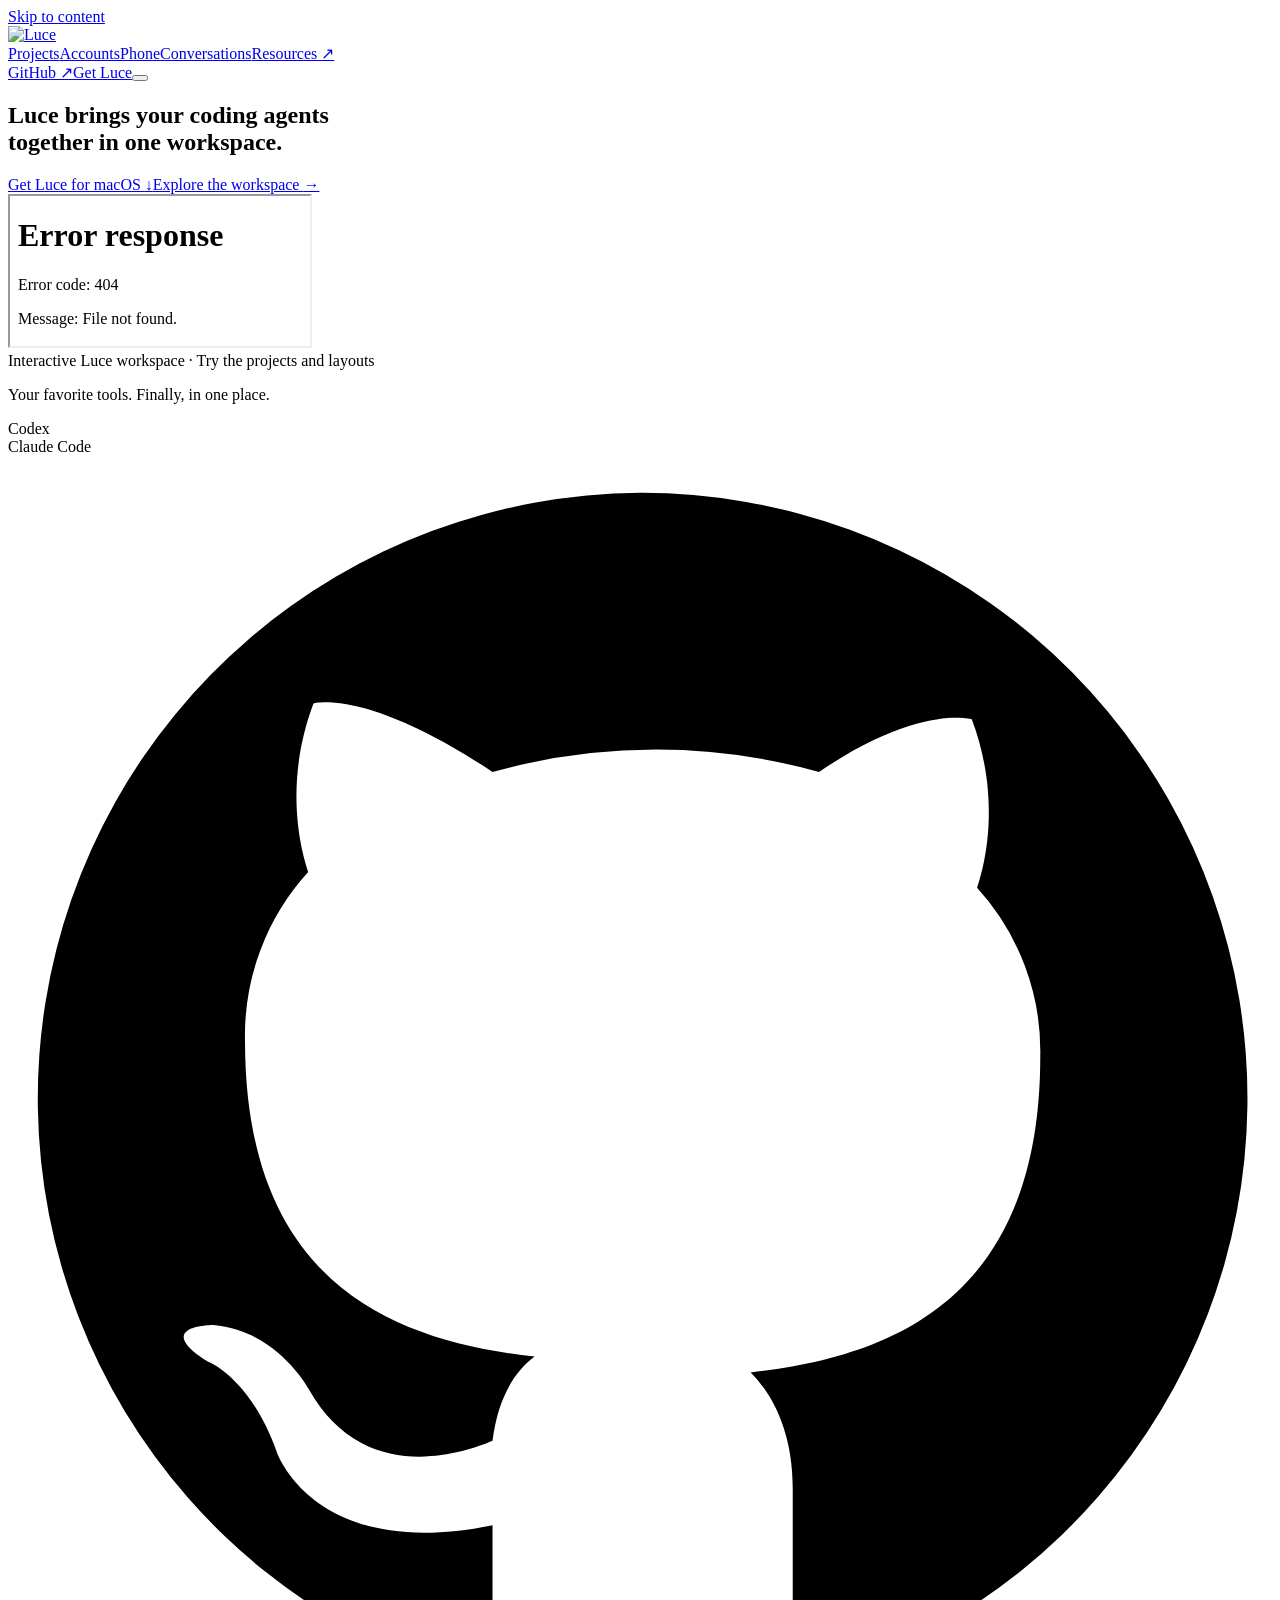
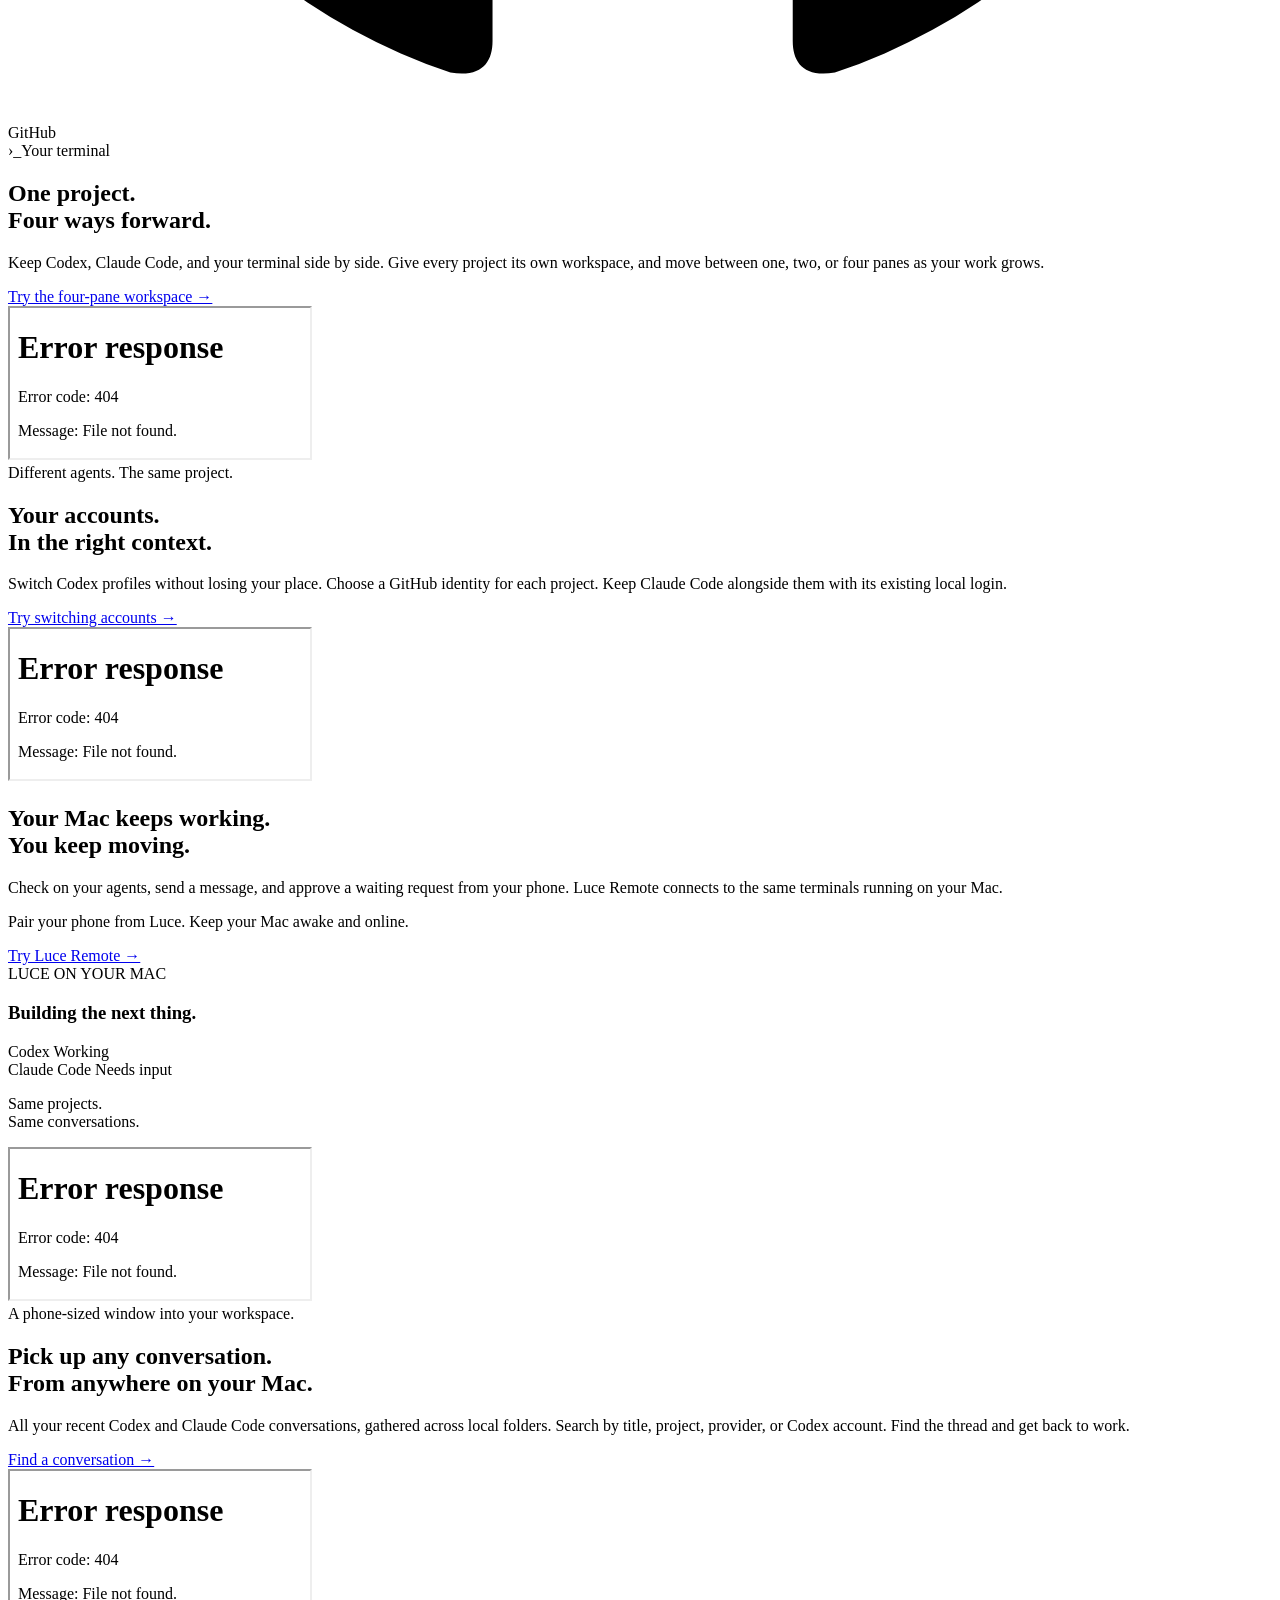
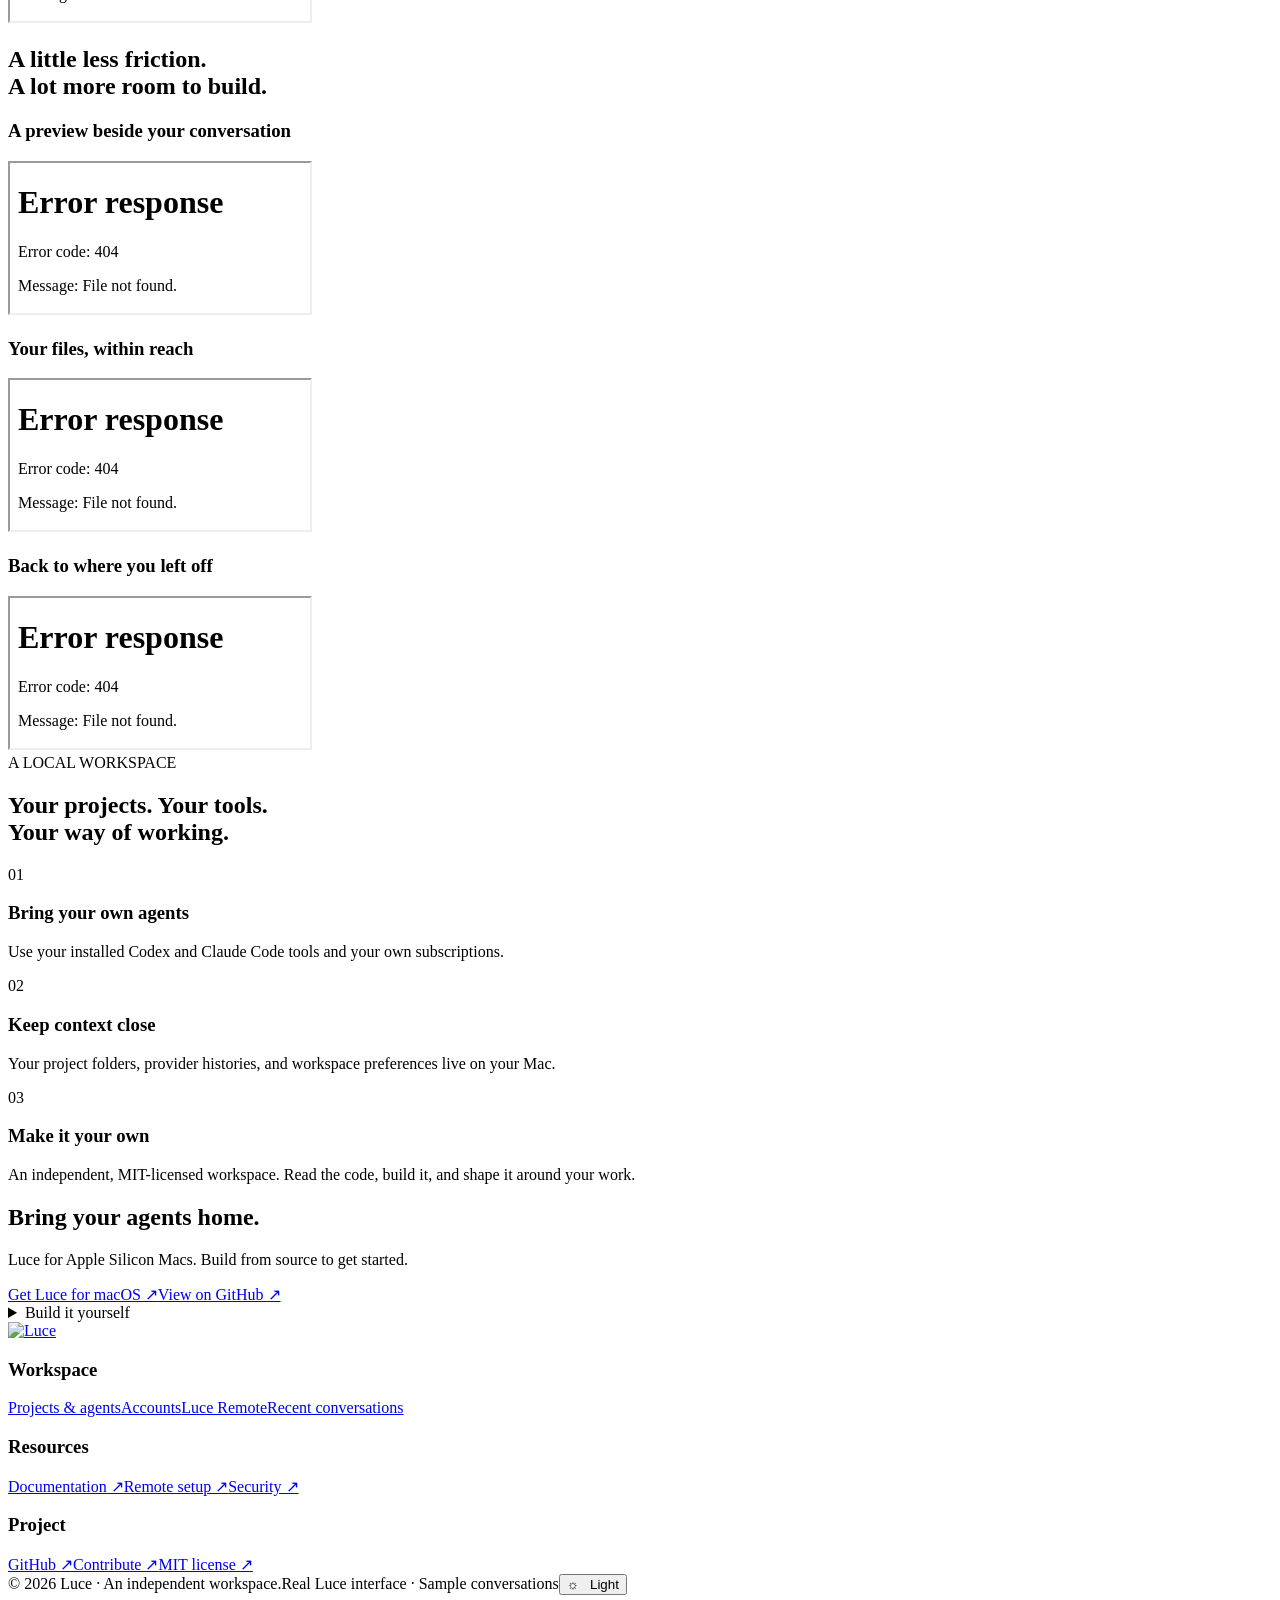
==== index.html @ 82d27972 "feat: publish Luce landing on GitHub Pages" ====
<!DOCTYPE html>

<html lang="en"><head><meta charset="utf-8"/><meta content="width=device-width,initial-scale=1" name="viewport"/><meta content="Luce brings your projects, Codex and Claude Code conversations, accounts, and phone access into one local Mac workspace." name="description"/><meta content="#f8f7f2" name="theme-color"/><title>Luce — Your agents. One workspace.</title><link href="/luce/assets/luce-mark.svg" rel="icon" type="image/svg+xml"/><link href="/luce/styles.css" rel="stylesheet"/><script defer="" src="/luce/app.js"></script><link href="/luce/native-layout.css" rel="stylesheet"/><link href="/luce/workflow.css" rel="stylesheet"/><link href="/luce/brand.css" rel="stylesheet"/></head>
<body><a class="skip" href="#main">Skip to content</a>
<header class="site-header"><div class="nav-wrap"><a aria-label="Luce home" class="brand" href="/luce/"><img alt="Luce" src="/luce/assets/luce-wordmark.svg"/></a><nav aria-label="Main navigation" id="site-nav"><a href="#projects">Projects</a><a href="#accounts">Accounts</a><a href="#remote">Phone</a><a href="#conversations">Conversations</a><a href="https://github.com/federicopoi/luce-ide#use" rel="noopener" target="_blank">Resources ↗</a></nav><div class="nav-actions"><a class="github-link" href="https://github.com/federicopoi/luce-ide" rel="noopener" target="_blank">GitHub ↗</a><a class="pill small primary" href="#get-started">Get Luce</a><button aria-controls="site-nav" aria-expanded="false" aria-label="Open navigation" class="menu-toggle"><span></span><span></span></button></div></div></header>
<main id="main">
<section class="hero container"><h1>Luce brings your coding agents<br/>together in one workspace.</h1><div class="hero-actions"><a class="pill primary" href="#get-started">Get Luce for macOS <span>↓</span></a><a class="pill secondary" href="#projects">Explore the workspace <span>→</span></a></div><div class="hero-stage scenic"><div class="native-demo" data-scene="workspace"><iframe loading="eager" sandbox="allow-scripts allow-same-origin" src="/luce/native/desktop/index.html?scene=workspace" title="Interactive Luce workspace"></iframe></div><div class="demo-note">Interactive Luce workspace · Try the projects and layouts</div></div></section>
<section class="provider-strip container"><p>Your favorite tools. Finally, in one place.</p><div class="provider-list"><div><img alt="" src="/luce/assets/providers/codex.svg"/>Codex</div><div><img alt="" src="/luce/assets/providers/claude.svg"/>Claude Code</div><div><svg aria-hidden="true" viewbox="0 0 24 24"><path d="M12 .7a11.5 11.5 0 0 0-3.6 22.4c.6.1.8-.2.8-.6v-2.2c-3.4.7-4.1-1.4-4.1-1.4-.5-1.4-1.3-1.7-1.3-1.7-1.1-.7.1-.7.1-.7 1.2.1 1.8 1.2 1.8 1.2 1 1.8 2.8 1.3 3.5 1 .1-.8.4-1.3.8-1.6-2.7-.3-5.5-1.4-5.5-6a4.6 4.6 0 0 1 1.2-3.2c-.1-.3-.5-1.6.1-3.2 0 0 1-.3 3.4 1.3a11.5 11.5 0 0 1 6.2 0C17.3 4.7 18.3 5 18.3 5c.6 1.6.2 2.9.1 3.2a4.6 4.6 0 0 1 1.2 3.2c0 4.6-2.8 5.7-5.5 6 .4.4.8 1.1.8 2.2v2.9c0 .4.2.7.8.6A11.5 11.5 0 0 0 12 .7Z" fill="currentColor"></path></svg>GitHub</div><div class="terminal-word"><span>›_</span>Your terminal</div></div></section>
<section class="feature container" id="projects"><div class="feature-copy"><h2>One project.<br/>Four ways forward.</h2><p>Keep Codex, Claude Code, and your terminal side by side. Give every project its own workspace, and move between one, two, or four panes as your work grows.</p><a class="text-link" href="#project-demo">Try the four-pane workspace →</a></div><div class="feature-media scenic landscape-two" id="project-demo"><div class="native-demo" data-scene="tabs"><iframe loading="lazy" sandbox="allow-scripts allow-same-origin" src="/luce/native/desktop/index.html?scene=tabs" title="Interactive Luce tabs workspace"></iframe></div><span class="media-caption">Different agents. The same project.</span></div></section>
<section class="feature reverse container" id="accounts"><div class="feature-copy"><h2>Your accounts.<br/>In the right context.</h2><p>Switch Codex profiles without losing your place. Choose a GitHub identity for each project. Keep Claude Code alongside them with its existing local login.</p><a class="text-link" href="#account-demo">Try switching accounts →</a></div><div class="feature-media account-stage" id="account-demo"><div class="native-demo" data-scene="accounts"><iframe loading="lazy" sandbox="allow-scripts allow-same-origin" src="/luce/native/desktop/index.html?scene=accounts" title="Luce accounts"></iframe></div></div></section>
<section class="feature container" id="remote"><div class="feature-copy"><h2>Your Mac keeps working.<br/>You keep moving.</h2><p>Check on your agents, send a message, and approve a waiting request from your phone. Luce Remote connects to the same terminals running on your Mac.</p><p class="detail">Pair your phone from Luce. Keep your Mac awake and online.</p><a class="text-link" href="#phone-demo">Try Luce Remote →</a></div><div class="feature-media remote-stage" id="phone-demo"><div class="remote-desktop"><span class="eyebrow">LUCE ON YOUR MAC</span><h3>Building the next thing.</h3><div><i class="status-dot working"></i> Codex <span>Working</span></div><div><i class="status-dot attention"></i> Claude Code <span id="mac-remote-state">Needs input</span></div><p>Same projects.<br/>Same conversations.</p><div class="connection-line"></div></div><div class="phone-shell"><div class="native-demo native-phone" data-scene="phone"><iframe loading="lazy" sandbox="allow-scripts allow-same-origin" src="/luce/native/mobile/index.html" title="Luce Remote on your phone"></iframe></div></div><span class="media-caption">A phone-sized window into your workspace.</span></div></section>
<section class="feature reverse container" id="conversations"><div class="feature-copy"><h2>Pick up any conversation.<br/>From anywhere on your Mac.</h2><p>All your recent Codex and Claude Code conversations, gathered across local folders. Search by title, project, provider, or Codex account. Find the thread and get back to work.</p><a class="text-link" href="#history-demo">Find a conversation →</a></div><div class="feature-media history-stage" id="history-demo"><div class="native-demo" data-scene="history"><iframe loading="lazy" sandbox="allow-scripts allow-same-origin" src="/luce/native/desktop/index.html?scene=history" title="Luce Spotlight conversation search"></iframe></div></div></section>
<section class="more container" id="workflow"><h2>A little less friction.<br/>A lot more room to build.</h2><div class="workflow-list"><article class="workflow-scene" id="workflow-preview"><h3>A preview beside your conversation</h3><div class="native-demo" data-scene="preview"><iframe loading="eager" sandbox="allow-scripts allow-same-origin" src="/luce/native/desktop/index.html?scene=preview" title="Luce preview demo"></iframe></div></article><article class="workflow-scene" id="workflow-files"><h3>Your files, within reach</h3><div class="native-demo" data-scene="files"><iframe loading="eager" sandbox="allow-scripts allow-same-origin" src="/luce/native/desktop/index.html?scene=files" title="Luce files demo"></iframe></div></article><article class="workflow-scene" id="workflow-restore"><h3>Back to where you left off</h3><div class="native-demo" data-scene="tabs"><iframe loading="eager" sandbox="allow-scripts allow-same-origin" src="/luce/native/desktop/index.html?scene=tabs" title="Luce tabs demo"></iframe></div></article></div></section>
<section class="principles container"><span class="eyebrow">A LOCAL WORKSPACE</span><h2>Your projects. Your tools.<br/>Your way of working.</h2><div class="principle-grid"><div><span>01</span><h3>Bring your own agents</h3><p>Use your installed Codex and Claude Code tools and your own subscriptions.</p></div><div><span>02</span><h3>Keep context close</h3><p>Your project folders, provider histories, and workspace preferences live on your Mac.</p></div><div><span>03</span><h3>Make it your own</h3><p>An independent, MIT-licensed workspace. Read the code, build it, and shape it around your work.</p></div></div></section>
<section class="get-started container" id="get-started"><h2>Bring your agents home.</h2><p>Luce for Apple Silicon Macs. Build from source to get started.</p><div class="hero-actions"><a class="pill primary" href="https://github.com/federicopoi/luce-ide#develop-and-rebuild" rel="noopener" target="_blank">Get Luce for macOS ↗</a><a class="pill secondary" href="https://github.com/federicopoi/luce-ide" rel="noopener" target="_blank">View on GitHub ↗</a></div><details class="build-details"><summary>Build it yourself</summary><div><pre>git clone https://github.com/federicopoi/luce-ide.git
cd luce-ide
npm ci
npm start</pre><button id="copy-build">Copy commands</button></div><p>Requires Node.js 24 and your own provider CLIs. The current project provides source-build instructions; a verified public installer is not yet advertised.</p></details></section>
</main>
<footer><div class="container"><div class="footer-top"><a aria-label="Luce home" class="brand" href="/luce/"><img alt="Luce" src="/luce/assets/luce-wordmark.svg"/></a><div><h3>Workspace</h3><a href="#projects">Projects &amp; agents</a><a href="#accounts">Accounts</a><a href="#remote">Luce Remote</a><a href="#conversations">Recent conversations</a></div><div><h3>Resources</h3><a href="https://github.com/federicopoi/luce-ide#use" rel="noopener" target="_blank">Documentation ↗</a><a href="https://github.com/federicopoi/luce-ide/blob/main/docs/remote-self-hosting.md" rel="noopener" target="_blank">Remote setup ↗</a><a href="https://github.com/federicopoi/luce-ide/blob/main/SECURITY.md" rel="noopener" target="_blank">Security ↗</a></div><div><h3>Project</h3><a href="https://github.com/federicopoi/luce-ide" rel="noopener" target="_blank">GitHub ↗</a><a href="https://github.com/federicopoi/luce-ide/blob/main/CONTRIBUTING.md" rel="noopener" target="_blank">Contribute ↗</a><a href="https://github.com/federicopoi/luce-ide/blob/main/LICENSE" rel="noopener" target="_blank">MIT license ↗</a></div></div><div class="footer-bottom"><span>© 2026 Luce · An independent workspace.</span><span class="footer-preview">Real Luce interface · Sample conversations</span><button aria-label="Switch to dark theme" aria-pressed="false" id="theme-toggle">☼   Light</button></div></div></footer>
<dialog aria-labelledby="modal-title" id="demo-modal"><div class="modal-heading"><h2 id="modal-title"></h2><button aria-label="Close dialog" id="modal-close">×</button></div><div id="modal-body"></div></dialog><div aria-live="polite" hidden="" id="site-toast" role="status"></div>
</body></html>
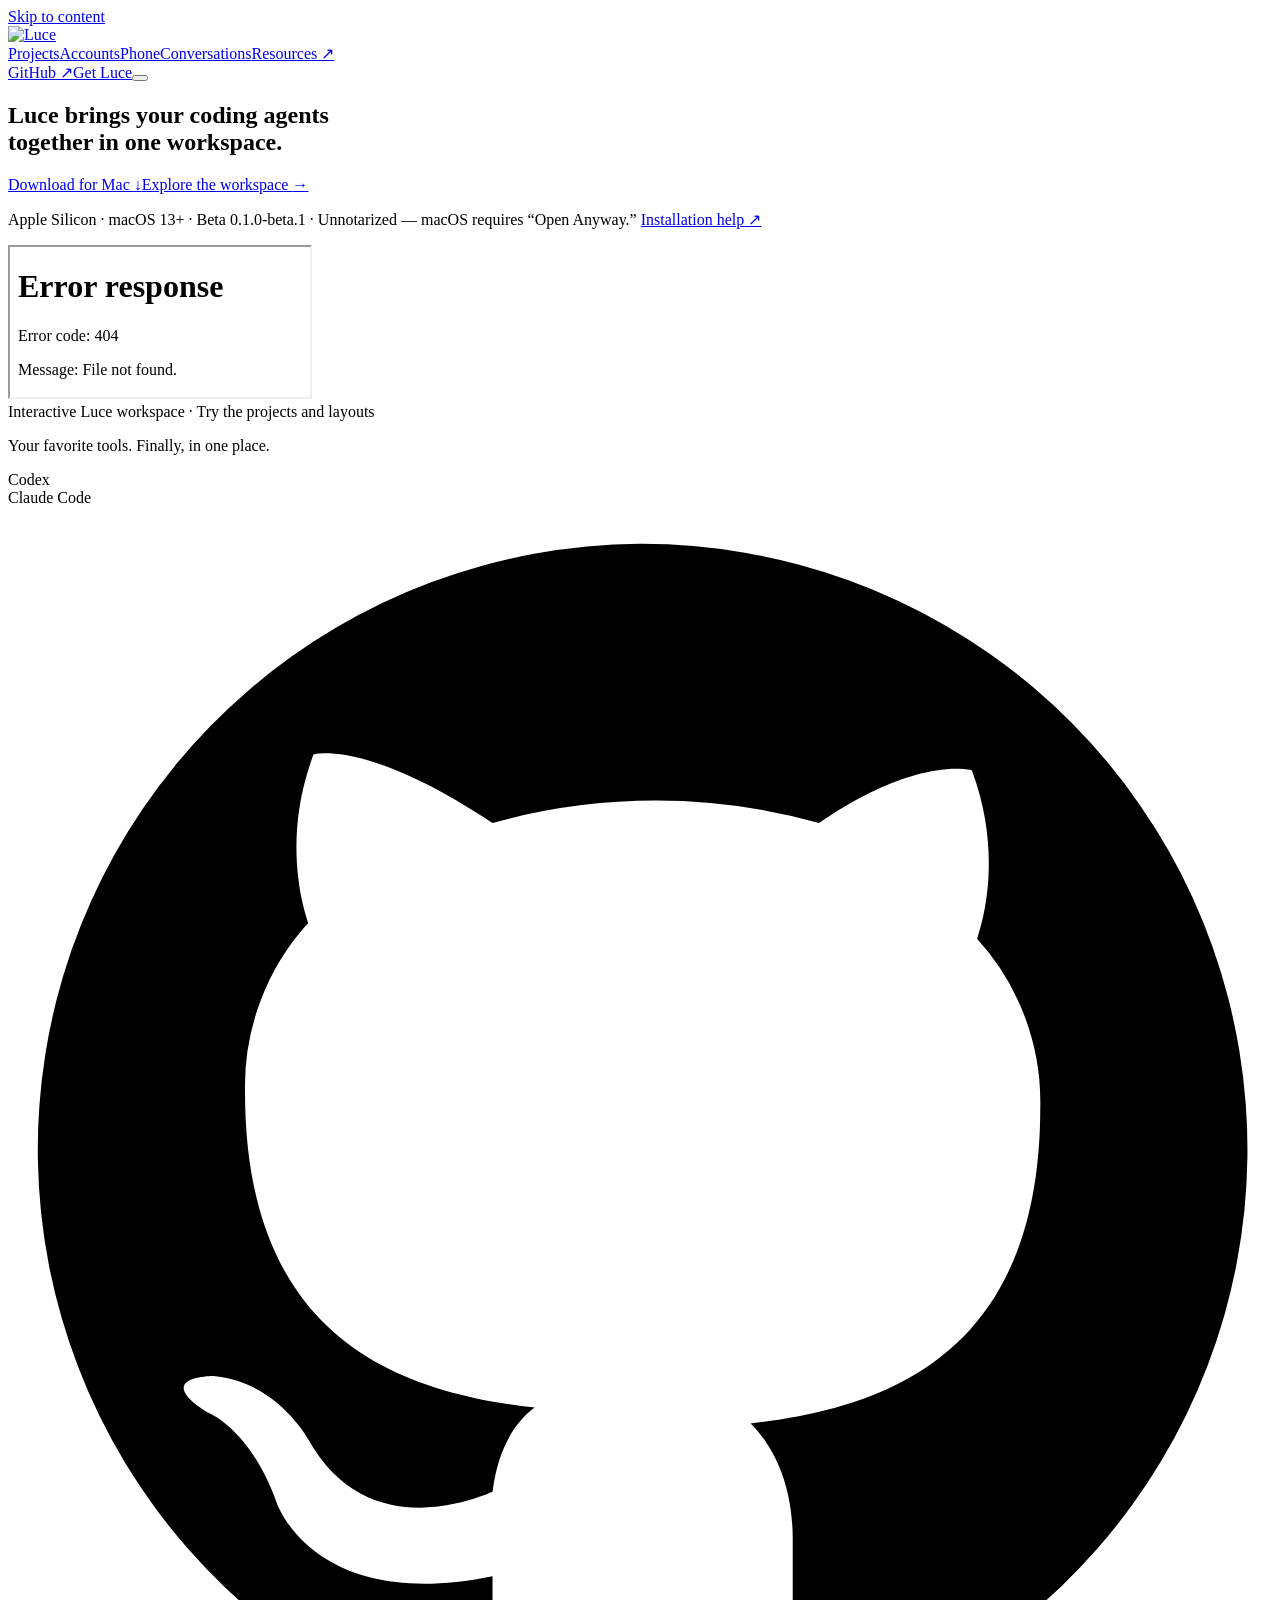
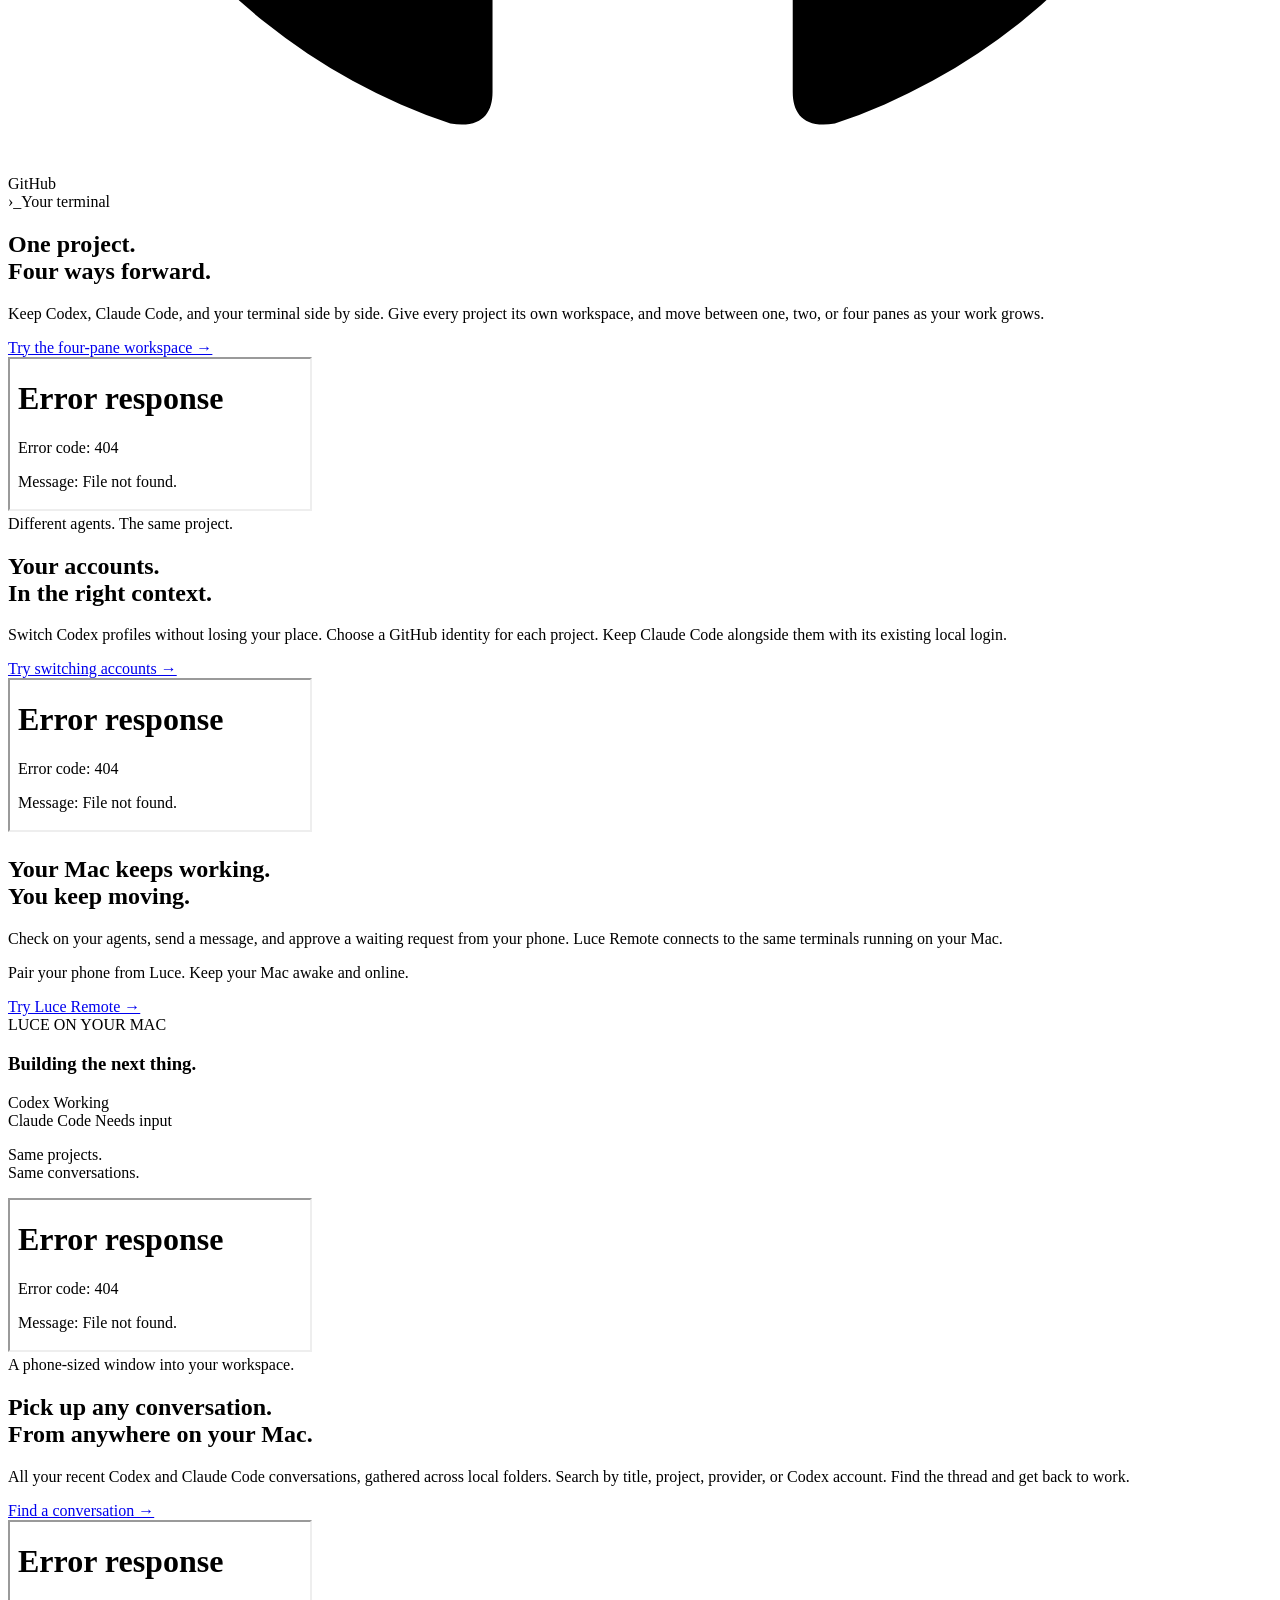
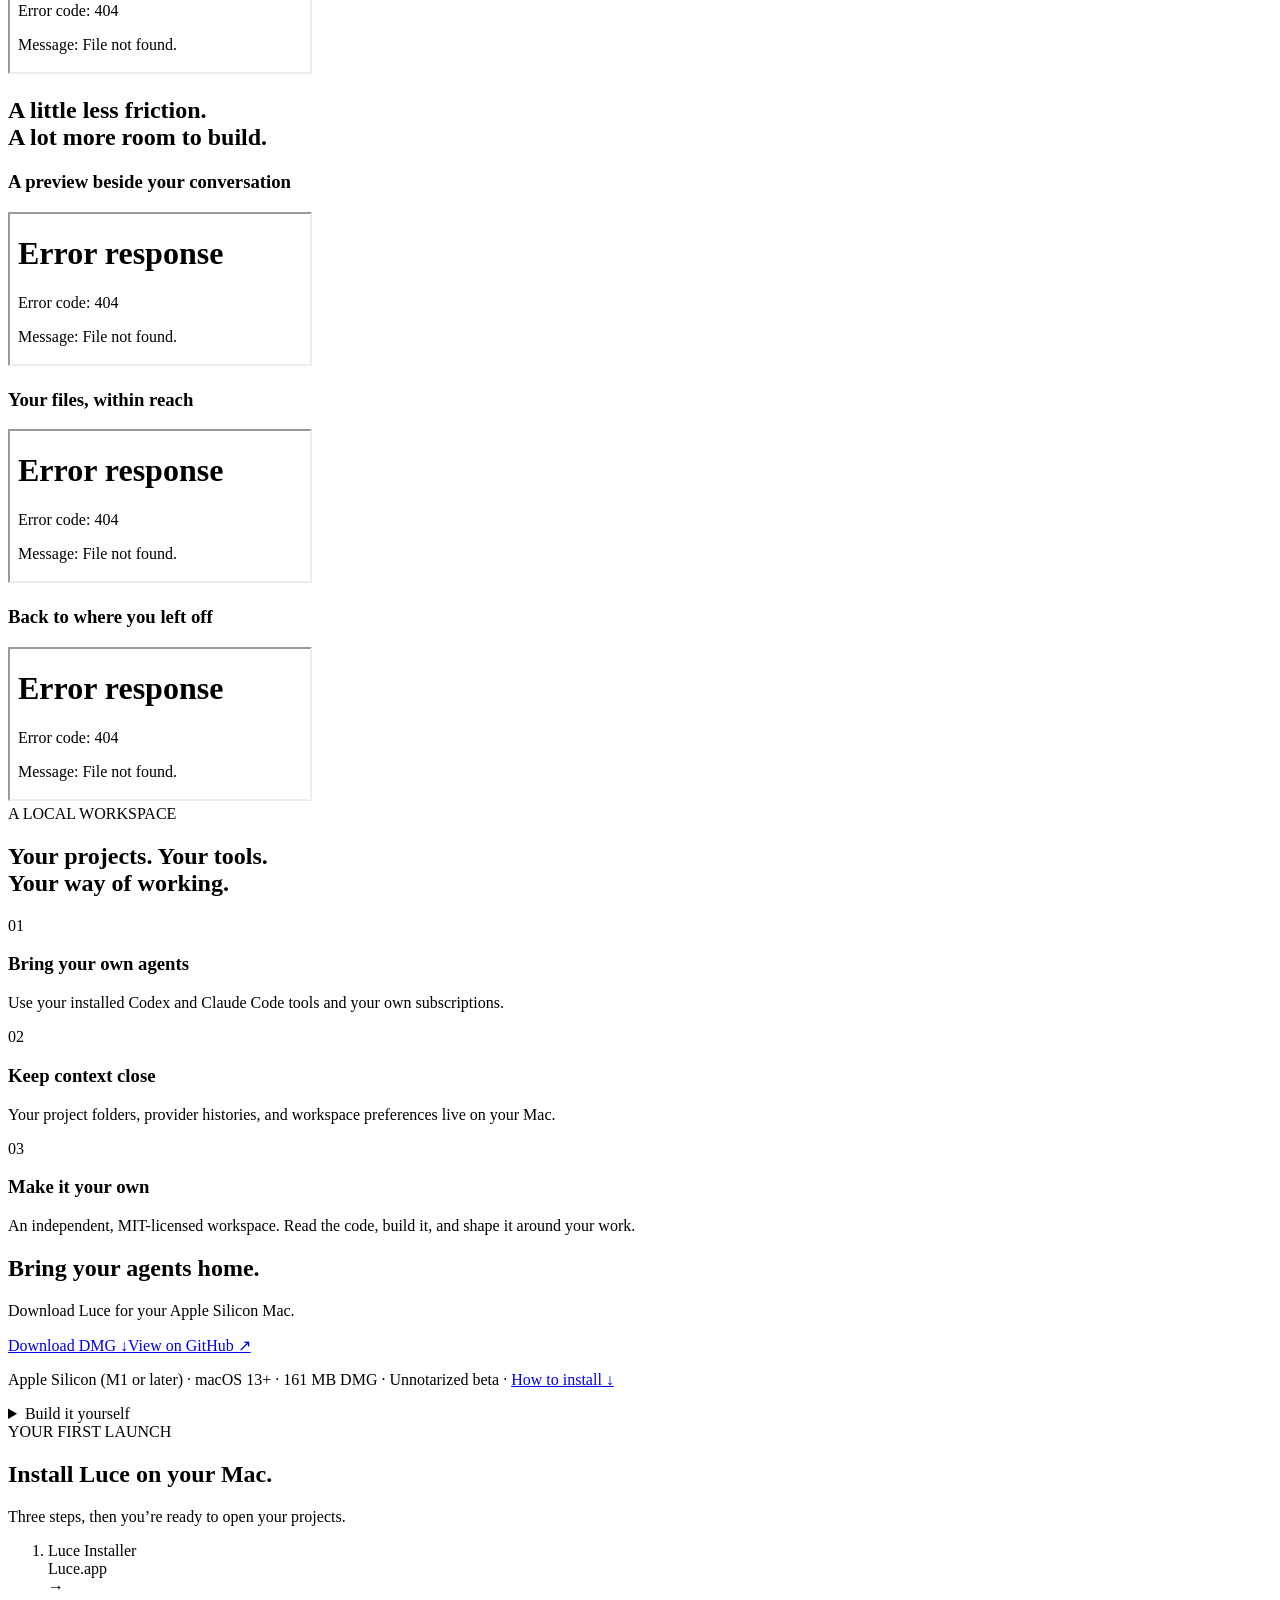
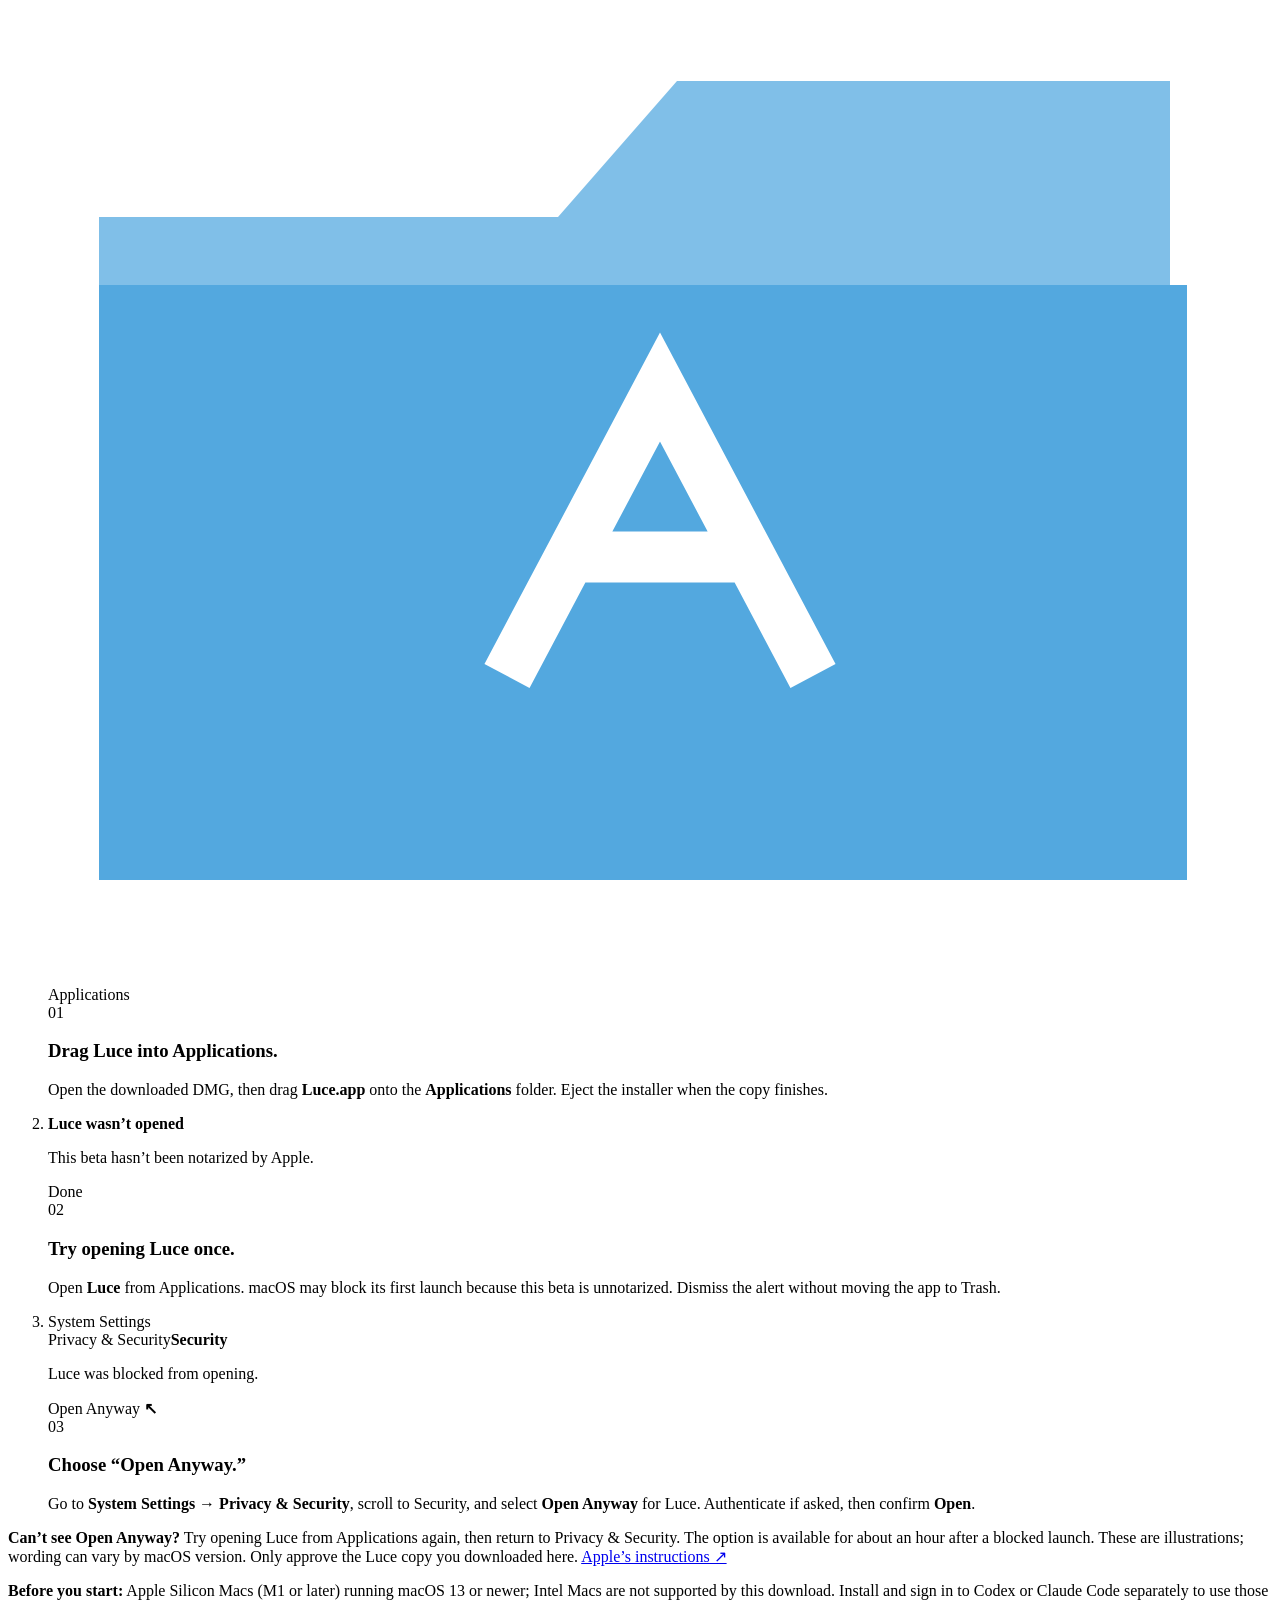
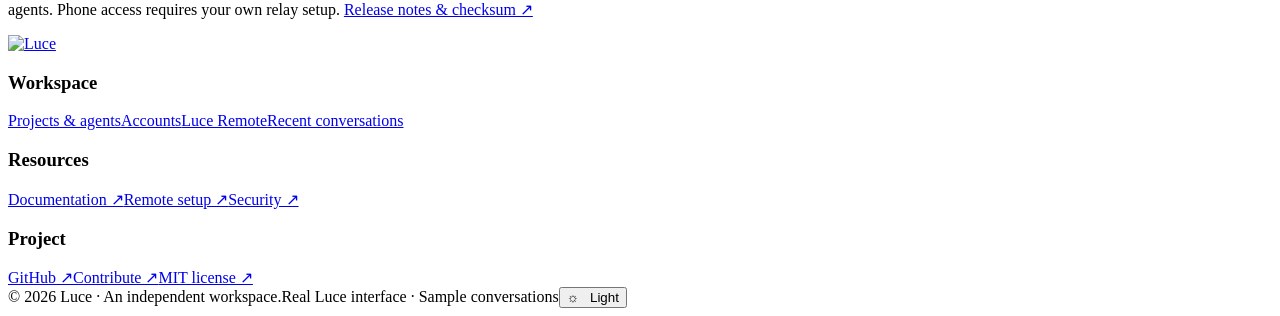
==== commit d66b8f61: "feat: add Mac download and install guide" ====
--- a/index.html
+++ b/index.html
@@ -4,7 +4,7 @@
 <body><a class="skip" href="#main">Skip to content</a>
 <header class="site-header"><div class="nav-wrap"><a aria-label="Luce home" class="brand" href="/luce/"><img alt="Luce" src="/luce/assets/luce-wordmark.svg"/></a><nav aria-label="Main navigation" id="site-nav"><a href="#projects">Projects</a><a href="#accounts">Accounts</a><a href="#remote">Phone</a><a href="#conversations">Conversations</a><a href="https://github.com/federicopoi/luce-ide#use" rel="noopener" target="_blank">Resources ↗</a></nav><div class="nav-actions"><a class="github-link" href="https://github.com/federicopoi/luce-ide" rel="noopener" target="_blank">GitHub ↗</a><a class="pill small primary" href="#get-started">Get Luce</a><button aria-controls="site-nav" aria-expanded="false" aria-label="Open navigation" class="menu-toggle"><span></span><span></span></button></div></div></header>
 <main id="main">
-<section class="hero container"><h1>Luce brings your coding agents<br/>together in one workspace.</h1><div class="hero-actions"><a class="pill primary" href="#get-started">Get Luce for macOS <span>↓</span></a><a class="pill secondary" href="#projects">Explore the workspace <span>→</span></a></div><div class="hero-stage scenic"><div class="native-demo" data-scene="workspace"><iframe loading="eager" sandbox="allow-scripts allow-same-origin" src="/luce/native/desktop/index.html?scene=workspace" title="Interactive Luce workspace"></iframe></div><div class="demo-note">Interactive Luce workspace · Try the projects and layouts</div></div></section>
+<section class="hero container"><h1>Luce brings your coding agents<br/>together in one workspace.</h1><div class="hero-actions"><a class="pill primary" data-download href="https://github.com/federicopoi/luce-ide/releases/download/v0.1.0-beta.1/Luce-0.1.0-beta.1-mac-arm64.dmg">Download for Mac <span>↓</span></a><a class="pill secondary" href="#projects">Explore the workspace <span>→</span></a></div><p class="download-note">Apple Silicon · macOS 13+ · Beta 0.1.0-beta.1 · Unnotarized — macOS requires “Open Anyway.” <a href="#install-guide">Installation help ↗</a></p><div class="hero-stage scenic"><div class="native-demo" data-scene="workspace"><iframe loading="eager" sandbox="allow-scripts allow-same-origin" src="/luce/native/desktop/index.html?scene=workspace" title="Interactive Luce workspace"></iframe></div><div class="demo-note">Interactive Luce workspace · Try the projects and layouts</div></div></section>
 <section class="provider-strip container"><p>Your favorite tools. Finally, in one place.</p><div class="provider-list"><div><img alt="" src="/luce/assets/providers/codex.svg"/>Codex</div><div><img alt="" src="/luce/assets/providers/claude.svg"/>Claude Code</div><div><svg aria-hidden="true" viewbox="0 0 24 24"><path d="M12 .7a11.5 11.5 0 0 0-3.6 22.4c.6.1.8-.2.8-.6v-2.2c-3.4.7-4.1-1.4-4.1-1.4-.5-1.4-1.3-1.7-1.3-1.7-1.1-.7.1-.7.1-.7 1.2.1 1.8 1.2 1.8 1.2 1 1.8 2.8 1.3 3.5 1 .1-.8.4-1.3.8-1.6-2.7-.3-5.5-1.4-5.5-6a4.6 4.6 0 0 1 1.2-3.2c-.1-.3-.5-1.6.1-3.2 0 0 1-.3 3.4 1.3a11.5 11.5 0 0 1 6.2 0C17.3 4.7 18.3 5 18.3 5c.6 1.6.2 2.9.1 3.2a4.6 4.6 0 0 1 1.2 3.2c0 4.6-2.8 5.7-5.5 6 .4.4.8 1.1.8 2.2v2.9c0 .4.2.7.8.6A11.5 11.5 0 0 0 12 .7Z" fill="currentColor"></path></svg>GitHub</div><div class="terminal-word"><span>›_</span>Your terminal</div></div></section>
 <section class="feature container" id="projects"><div class="feature-copy"><h2>One project.<br/>Four ways forward.</h2><p>Keep Codex, Claude Code, and your terminal side by side. Give every project its own workspace, and move between one, two, or four panes as your work grows.</p><a class="text-link" href="#project-demo">Try the four-pane workspace →</a></div><div class="feature-media scenic landscape-two" id="project-demo"><div class="native-demo" data-scene="tabs"><iframe loading="lazy" sandbox="allow-scripts allow-same-origin" src="/luce/native/desktop/index.html?scene=tabs" title="Interactive Luce tabs workspace"></iframe></div><span class="media-caption">Different agents. The same project.</span></div></section>
 <section class="feature reverse container" id="accounts"><div class="feature-copy"><h2>Your accounts.<br/>In the right context.</h2><p>Switch Codex profiles without losing your place. Choose a GitHub identity for each project. Keep Claude Code alongside them with its existing local login.</p><a class="text-link" href="#account-demo">Try switching accounts →</a></div><div class="feature-media account-stage" id="account-demo"><div class="native-demo" data-scene="accounts"><iframe loading="lazy" sandbox="allow-scripts allow-same-origin" src="/luce/native/desktop/index.html?scene=accounts" title="Luce accounts"></iframe></div></div></section>
@@ -12,10 +12,20 @@
 <section class="feature reverse container" id="conversations"><div class="feature-copy"><h2>Pick up any conversation.<br/>From anywhere on your Mac.</h2><p>All your recent Codex and Claude Code conversations, gathered across local folders. Search by title, project, provider, or Codex account. Find the thread and get back to work.</p><a class="text-link" href="#history-demo">Find a conversation →</a></div><div class="feature-media history-stage" id="history-demo"><div class="native-demo" data-scene="history"><iframe loading="lazy" sandbox="allow-scripts allow-same-origin" src="/luce/native/desktop/index.html?scene=history" title="Luce Spotlight conversation search"></iframe></div></div></section>
 <section class="more container" id="workflow"><h2>A little less friction.<br/>A lot more room to build.</h2><div class="workflow-list"><article class="workflow-scene" id="workflow-preview"><h3>A preview beside your conversation</h3><div class="native-demo" data-scene="preview"><iframe loading="eager" sandbox="allow-scripts allow-same-origin" src="/luce/native/desktop/index.html?scene=preview" title="Luce preview demo"></iframe></div></article><article class="workflow-scene" id="workflow-files"><h3>Your files, within reach</h3><div class="native-demo" data-scene="files"><iframe loading="eager" sandbox="allow-scripts allow-same-origin" src="/luce/native/desktop/index.html?scene=files" title="Luce files demo"></iframe></div></article><article class="workflow-scene" id="workflow-restore"><h3>Back to where you left off</h3><div class="native-demo" data-scene="tabs"><iframe loading="eager" sandbox="allow-scripts allow-same-origin" src="/luce/native/desktop/index.html?scene=tabs" title="Luce tabs demo"></iframe></div></article></div></section>
 <section class="principles container"><span class="eyebrow">A LOCAL WORKSPACE</span><h2>Your projects. Your tools.<br/>Your way of working.</h2><div class="principle-grid"><div><span>01</span><h3>Bring your own agents</h3><p>Use your installed Codex and Claude Code tools and your own subscriptions.</p></div><div><span>02</span><h3>Keep context close</h3><p>Your project folders, provider histories, and workspace preferences live on your Mac.</p></div><div><span>03</span><h3>Make it your own</h3><p>An independent, MIT-licensed workspace. Read the code, build it, and shape it around your work.</p></div></div></section>
-<section class="get-started container" id="get-started"><h2>Bring your agents home.</h2><p>Luce for Apple Silicon Macs. Build from source to get started.</p><div class="hero-actions"><a class="pill primary" href="https://github.com/federicopoi/luce-ide#develop-and-rebuild" rel="noopener" target="_blank">Get Luce for macOS ↗</a><a class="pill secondary" href="https://github.com/federicopoi/luce-ide" rel="noopener" target="_blank">View on GitHub ↗</a></div><details class="build-details"><summary>Build it yourself</summary><div><pre>git clone https://github.com/federicopoi/luce-ide.git
+<section class="get-started container" id="get-started"><h2>Bring your agents home.</h2><p>Download Luce for your Apple Silicon Mac.</p><div class="hero-actions"><a class="pill primary" data-download href="https://github.com/federicopoi/luce-ide/releases/download/v0.1.0-beta.1/Luce-0.1.0-beta.1-mac-arm64.dmg">Download DMG <span>↓</span></a><a class="pill secondary" href="https://github.com/federicopoi/luce-ide" rel="noopener" target="_blank">View on GitHub ↗</a></div><p class="download-note">Apple Silicon (M1 or later) · macOS 13+ · 161 MB DMG · Unnotarized beta · <a href="#install-guide">How to install ↓</a></p><details class="build-details"><summary>Build it yourself</summary><div><pre>git clone https://github.com/federicopoi/luce-ide.git
 cd luce-ide
 npm ci
-npm start</pre><button id="copy-build">Copy commands</button></div><p>Requires Node.js 24 and your own provider CLIs. The current project provides source-build instructions; a verified public installer is not yet advertised.</p></details></section>
+npm start</pre><button id="copy-build">Copy commands</button></div><p>Requires Node.js 24 and your own provider CLIs. The DMG includes the app runtime; Node.js is only needed to build from source. Install and sign in to your own Codex or Claude Code CLI to use those agents.</p></details></section>
+
+<section class="install-guide container" id="install-guide" aria-labelledby="install-title">
+ <div class="install-heading"><span class="eyebrow">YOUR FIRST LAUNCH</span><h2 id="install-title" tabindex="-1">Install Luce on your Mac.</h2><p id="download-status" role="status" aria-live="polite">Three steps, then you’re ready to open your projects.</p></div>
+ <ol class="install-steps">
+  <li class="install-step"><div class="install-visual install-finder" aria-hidden="true"><div class="install-window-bar"><i></i><i></i><i></i><span>Luce Installer</span></div><div class="install-drag"><div><img src="/luce/assets/luce-mark.svg" alt=""/><span>Luce.app</span></div><b>→</b><div><svg viewBox="0 0 72 58"><path d="M3 13h27l7-8h29v47H3z" fill="#80bfe8"/><path d="M3 17h64v35H3z" fill="#53a8df"/><path d="m27 40 9-17 9 17m-14-7h10" fill="none" stroke="white" stroke-width="3"/></svg><span>Applications</span></div></div></div><div class="install-step-copy"><span class="install-number">01</span><h3>Drag Luce into Applications.</h3><p>Open the downloaded DMG, then drag <strong>Luce.app</strong> onto the <strong>Applications</strong> folder. Eject the installer when the copy finishes.</p></div></li>
+  <li class="install-step"><div class="install-visual install-alert" aria-hidden="true"><img src="/luce/assets/luce-mark.svg" alt=""/><strong>Luce wasn’t opened</strong><p>This beta hasn’t been notarized by Apple.</p><span>Done</span></div><div class="install-step-copy"><span class="install-number">02</span><h3>Try opening Luce once.</h3><p>Open <strong>Luce</strong> from Applications. macOS may block its first launch because this beta is unnotarized. Dismiss the alert without moving the app to Trash.</p></div></li>
+  <li class="install-step"><div class="install-visual install-settings" aria-hidden="true"><div class="install-window-bar"><i></i><i></i><i></i><span>System Settings</span></div><div class="install-settings-body"><span class="settings-section">Privacy &amp; Security</span><strong>Security</strong><p>Luce was blocked from opening.</p><span class="open-anyway-button">Open Anyway <b>↖</b></span></div></div><div class="install-step-copy"><span class="install-number">03</span><h3>Choose “Open Anyway.”</h3><p>Go to <strong>System Settings → Privacy &amp; Security</strong>, scroll to Security, and select <strong>Open Anyway</strong> for Luce. Authenticate if asked, then confirm <strong>Open</strong>.</p></div></li>
+ </ol>
+ <div class="install-notes"><p><strong>Can’t see Open Anyway?</strong> Try opening Luce from Applications again, then return to Privacy &amp; Security. The option is available for about an hour after a blocked launch. These are illustrations; wording can vary by macOS version. Only approve the Luce copy you downloaded here. <a href="https://support.apple.com/en-us/102445" target="_blank" rel="noopener">Apple’s instructions ↗</a></p><p><strong>Before you start:</strong> Apple Silicon Macs (M1 or later) running macOS 13 or newer; Intel Macs are not supported by this download. Install and sign in to Codex or Claude Code separately to use those agents. Phone access requires your own relay setup. <a href="https://github.com/federicopoi/luce-ide/releases/tag/v0.1.0-beta.1" target="_blank" rel="noopener">Release notes &amp; checksum ↗</a></p></div>
+</section>
 </main>
 <footer><div class="container"><div class="footer-top"><a aria-label="Luce home" class="brand" href="/luce/"><img alt="Luce" src="/luce/assets/luce-wordmark.svg"/></a><div><h3>Workspace</h3><a href="#projects">Projects &amp; agents</a><a href="#accounts">Accounts</a><a href="#remote">Luce Remote</a><a href="#conversations">Recent conversations</a></div><div><h3>Resources</h3><a href="https://github.com/federicopoi/luce-ide#use" rel="noopener" target="_blank">Documentation ↗</a><a href="https://github.com/federicopoi/luce-ide/blob/main/docs/remote-self-hosting.md" rel="noopener" target="_blank">Remote setup ↗</a><a href="https://github.com/federicopoi/luce-ide/blob/main/SECURITY.md" rel="noopener" target="_blank">Security ↗</a></div><div><h3>Project</h3><a href="https://github.com/federicopoi/luce-ide" rel="noopener" target="_blank">GitHub ↗</a><a href="https://github.com/federicopoi/luce-ide/blob/main/CONTRIBUTING.md" rel="noopener" target="_blank">Contribute ↗</a><a href="https://github.com/federicopoi/luce-ide/blob/main/LICENSE" rel="noopener" target="_blank">MIT license ↗</a></div></div><div class="footer-bottom"><span>© 2026 Luce · An independent workspace.</span><span class="footer-preview">Real Luce interface · Sample conversations</span><button aria-label="Switch to dark theme" aria-pressed="false" id="theme-toggle">☼   Light</button></div></div></footer>
 <dialog aria-labelledby="modal-title" id="demo-modal"><div class="modal-heading"><h2 id="modal-title"></h2><button aria-label="Close dialog" id="modal-close">×</button></div><div id="modal-body"></div></dialog><div aria-live="polite" hidden="" id="site-toast" role="status"></div>
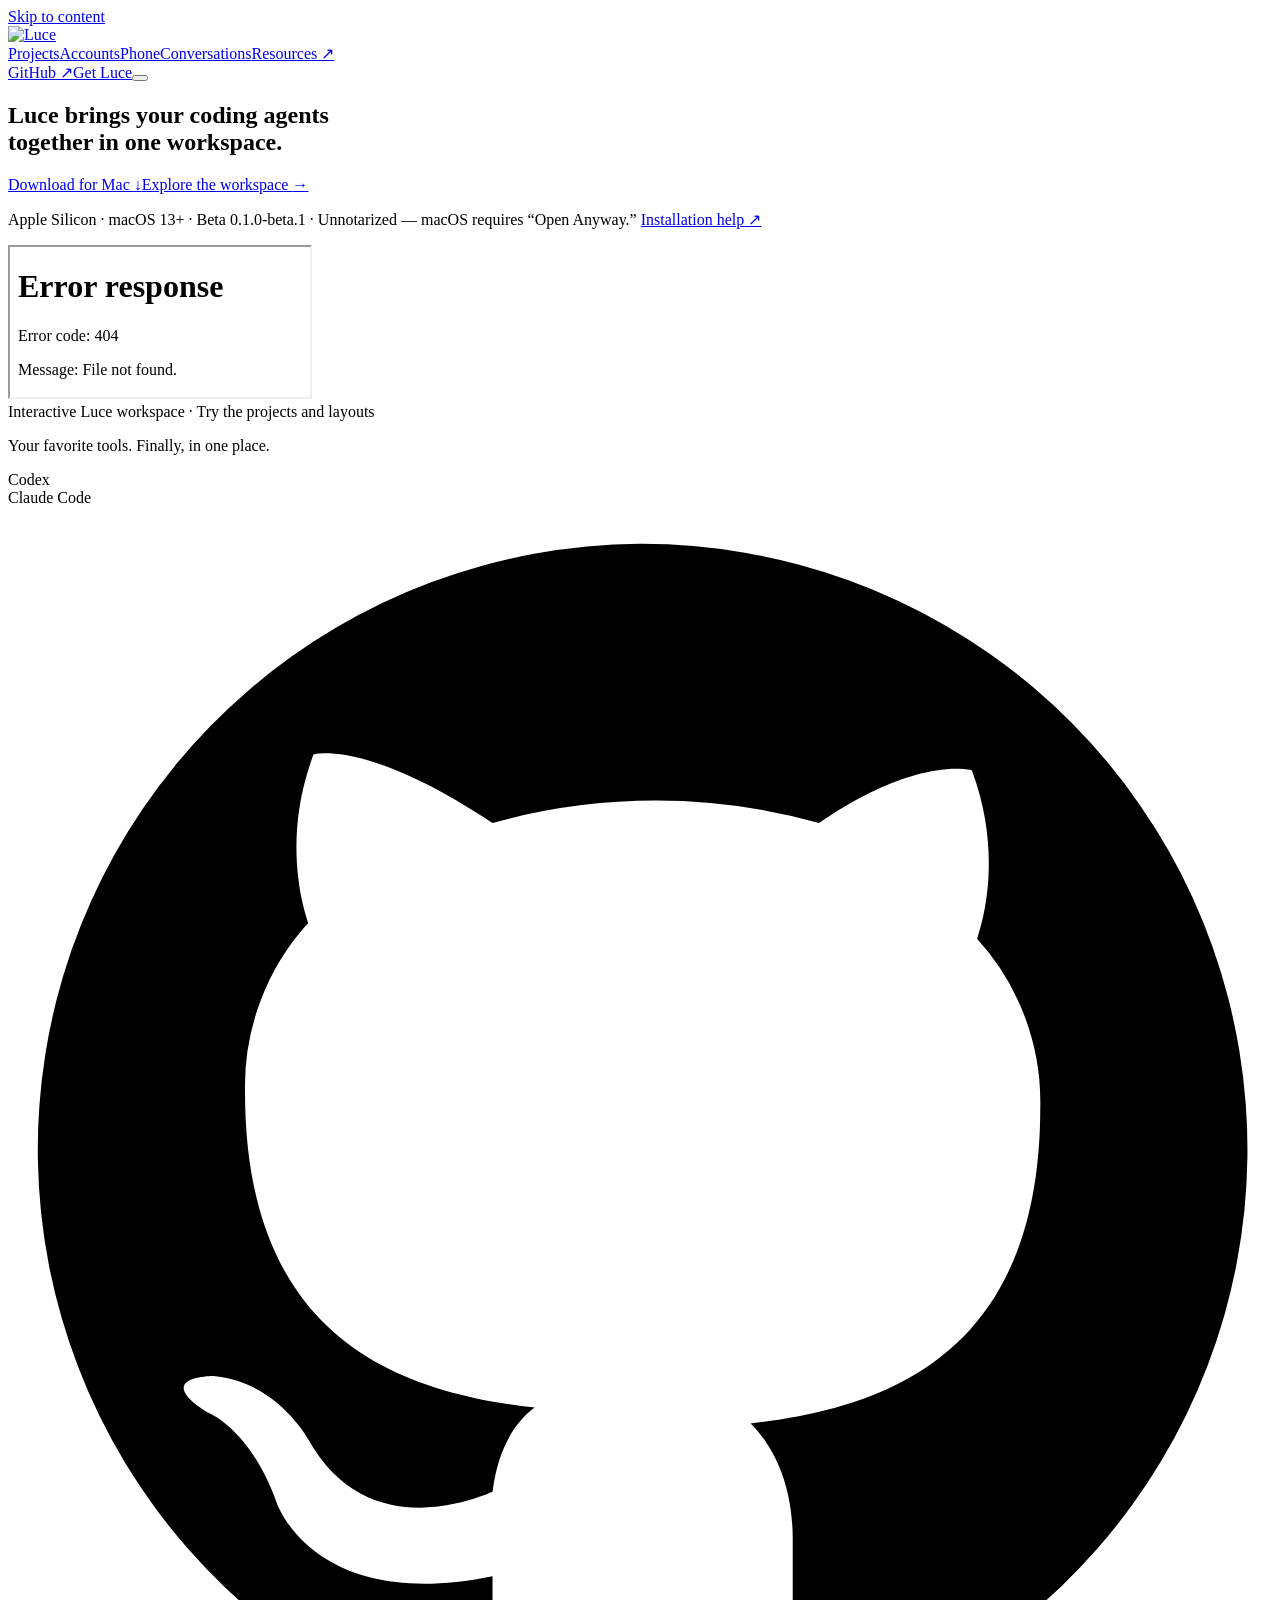
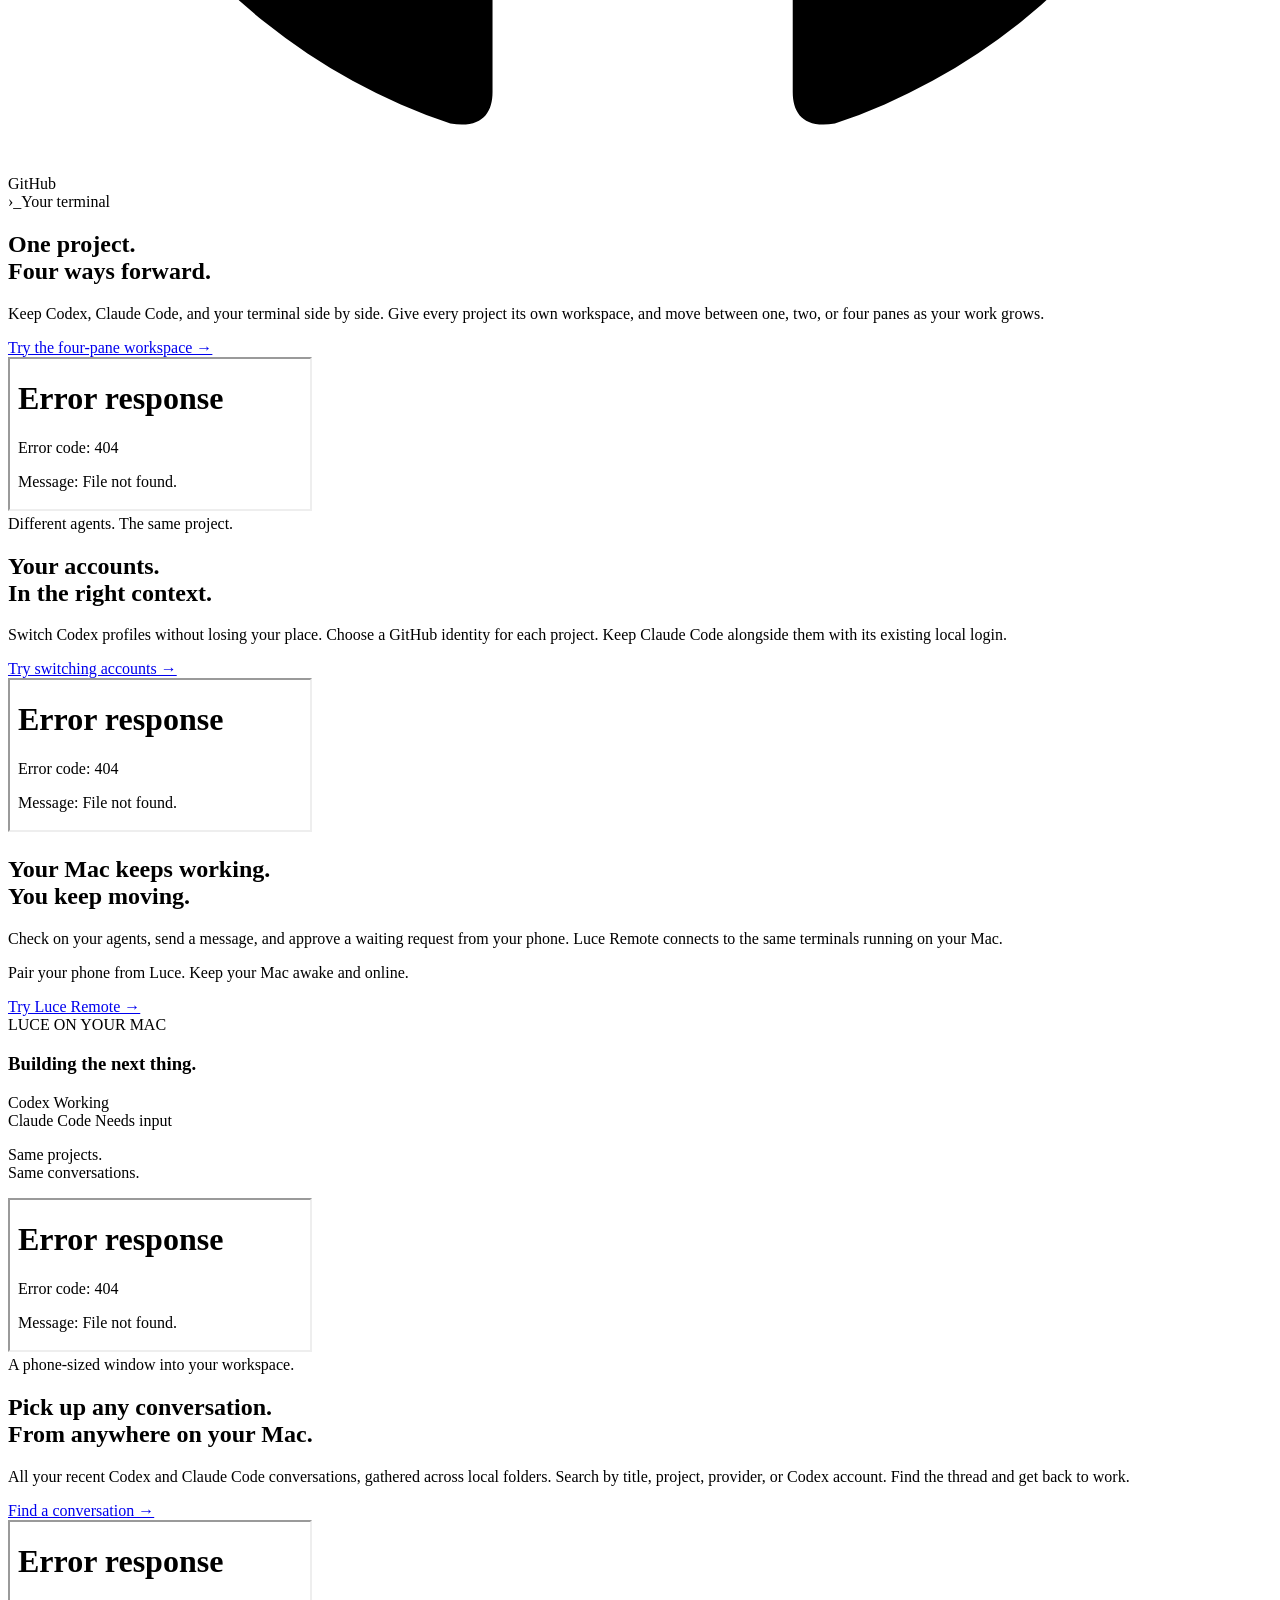
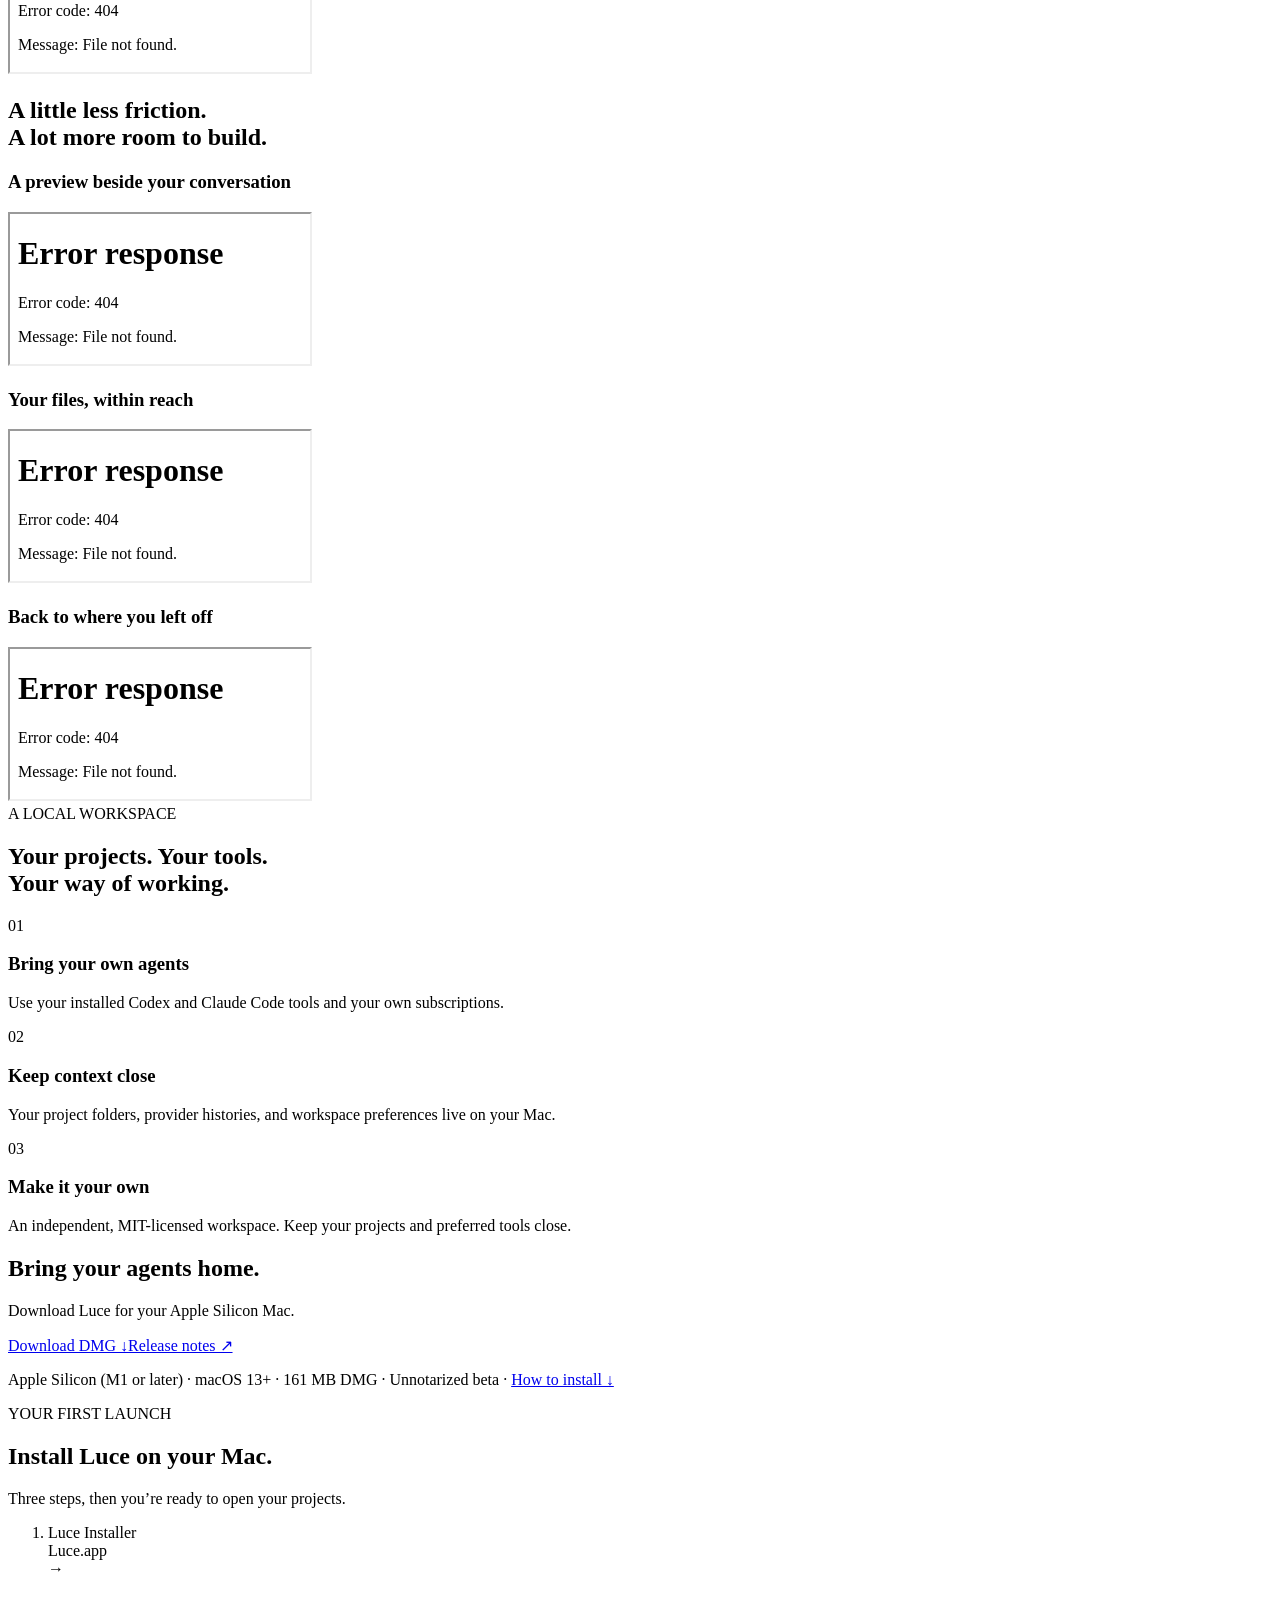
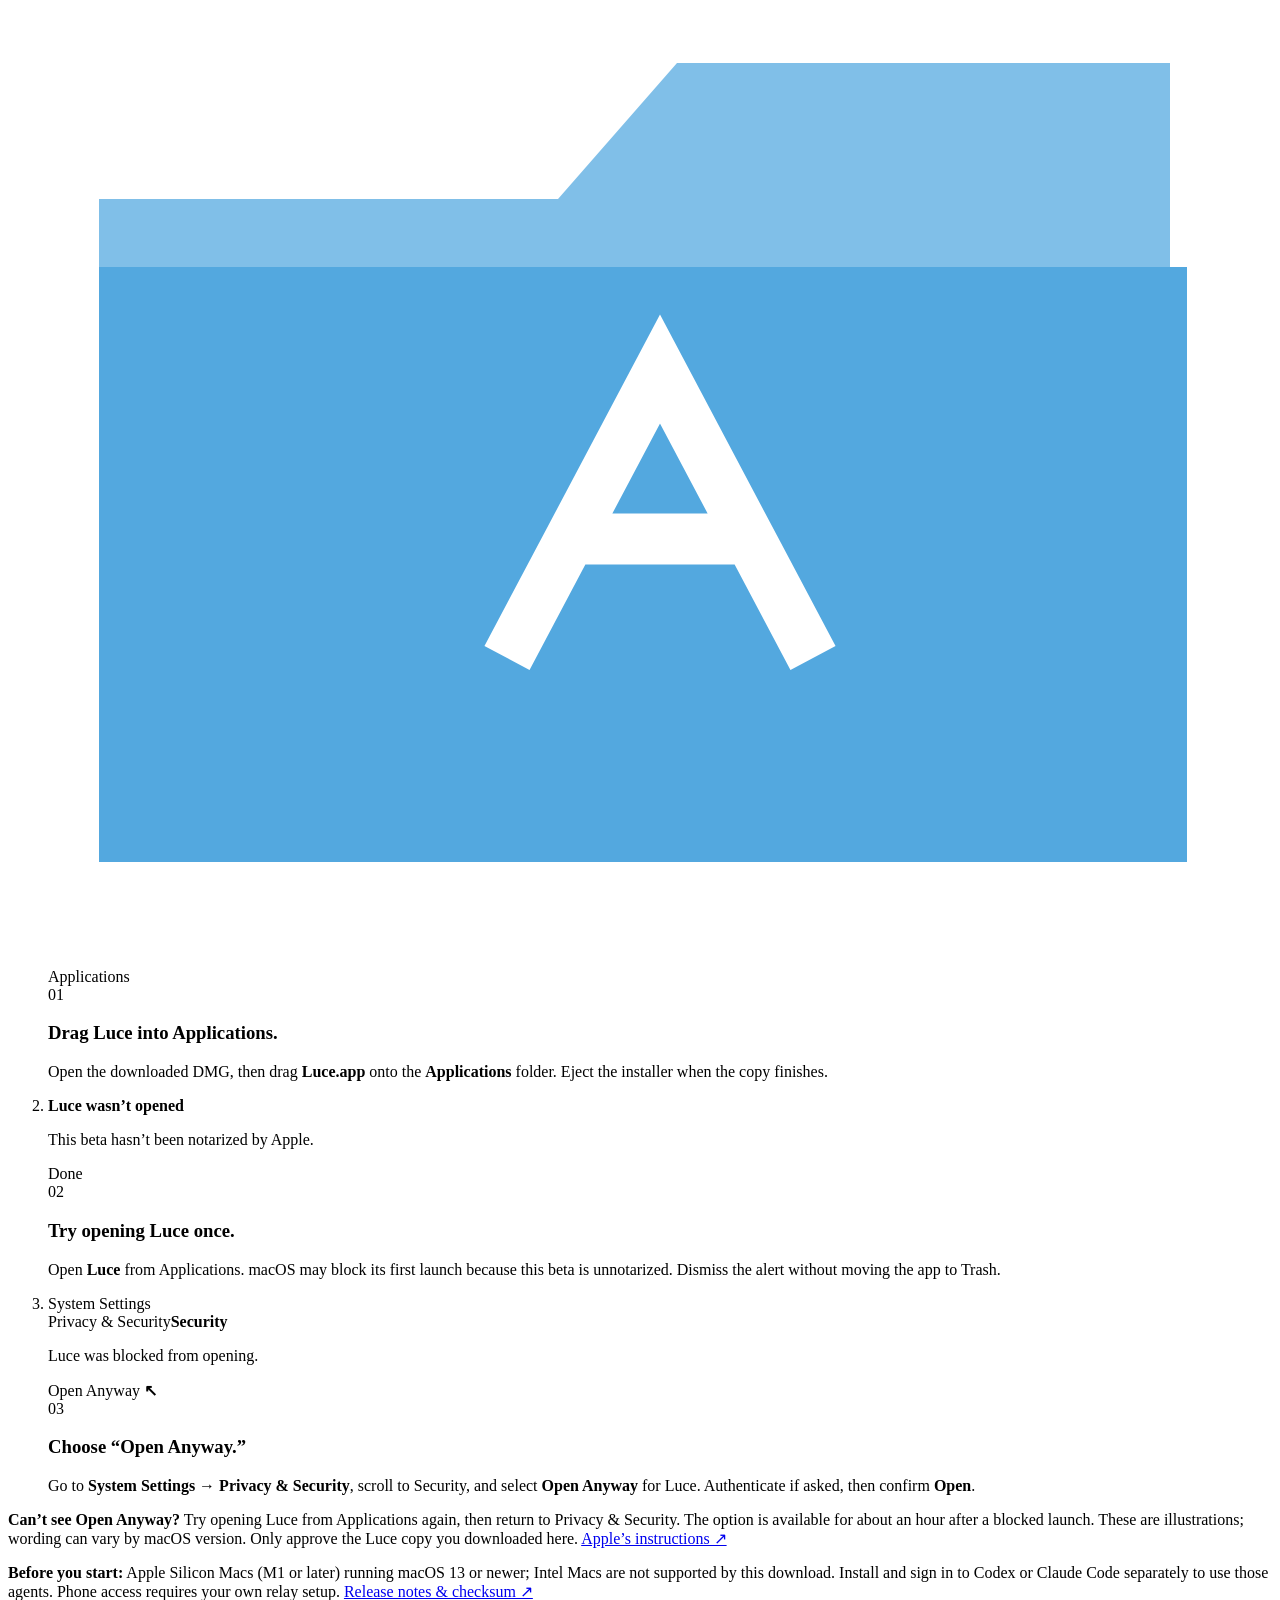
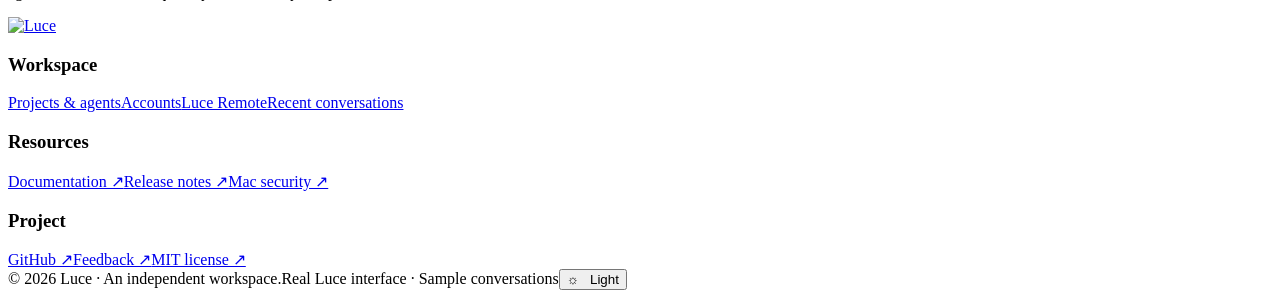
==== commit 25746e1b: "fix: host Mac download in public repository" ====
--- a/index.html
+++ b/index.html
@@ -2,20 +2,17 @@
 
 <html lang="en"><head><meta charset="utf-8"/><meta content="width=device-width,initial-scale=1" name="viewport"/><meta content="Luce brings your projects, Codex and Claude Code conversations, accounts, and phone access into one local Mac workspace." name="description"/><meta content="#f8f7f2" name="theme-color"/><title>Luce — Your agents. One workspace.</title><link href="/luce/assets/luce-mark.svg" rel="icon" type="image/svg+xml"/><link href="/luce/styles.css" rel="stylesheet"/><script defer="" src="/luce/app.js"></script><link href="/luce/native-layout.css" rel="stylesheet"/><link href="/luce/workflow.css" rel="stylesheet"/><link href="/luce/brand.css" rel="stylesheet"/></head>
 <body><a class="skip" href="#main">Skip to content</a>
-<header class="site-header"><div class="nav-wrap"><a aria-label="Luce home" class="brand" href="/luce/"><img alt="Luce" src="/luce/assets/luce-wordmark.svg"/></a><nav aria-label="Main navigation" id="site-nav"><a href="#projects">Projects</a><a href="#accounts">Accounts</a><a href="#remote">Phone</a><a href="#conversations">Conversations</a><a href="https://github.com/federicopoi/luce-ide#use" rel="noopener" target="_blank">Resources ↗</a></nav><div class="nav-actions"><a class="github-link" href="https://github.com/federicopoi/luce-ide" rel="noopener" target="_blank">GitHub ↗</a><a class="pill small primary" href="#get-started">Get Luce</a><button aria-controls="site-nav" aria-expanded="false" aria-label="Open navigation" class="menu-toggle"><span></span><span></span></button></div></div></header>
+<header class="site-header"><div class="nav-wrap"><a aria-label="Luce home" class="brand" href="/luce/"><img alt="Luce" src="/luce/assets/luce-wordmark.svg"/></a><nav aria-label="Main navigation" id="site-nav"><a href="#projects">Projects</a><a href="#accounts">Accounts</a><a href="#remote">Phone</a><a href="#conversations">Conversations</a><a href="https://github.com/federicopoi/luce/releases/tag/v0.1.0-beta.1" rel="noopener" target="_blank">Resources ↗</a></nav><div class="nav-actions"><a class="github-link" href="https://github.com/federicopoi/luce" rel="noopener" target="_blank">GitHub ↗</a><a class="pill small primary" href="#get-started">Get Luce</a><button aria-controls="site-nav" aria-expanded="false" aria-label="Open navigation" class="menu-toggle"><span></span><span></span></button></div></div></header>
 <main id="main">
-<section class="hero container"><h1>Luce brings your coding agents<br/>together in one workspace.</h1><div class="hero-actions"><a class="pill primary" data-download href="https://github.com/federicopoi/luce-ide/releases/download/v0.1.0-beta.1/Luce-0.1.0-beta.1-mac-arm64.dmg">Download for Mac <span>↓</span></a><a class="pill secondary" href="#projects">Explore the workspace <span>→</span></a></div><p class="download-note">Apple Silicon · macOS 13+ · Beta 0.1.0-beta.1 · Unnotarized — macOS requires “Open Anyway.” <a href="#install-guide">Installation help ↗</a></p><div class="hero-stage scenic"><div class="native-demo" data-scene="workspace"><iframe loading="eager" sandbox="allow-scripts allow-same-origin" src="/luce/native/desktop/index.html?scene=workspace" title="Interactive Luce workspace"></iframe></div><div class="demo-note">Interactive Luce workspace · Try the projects and layouts</div></div></section>
+<section class="hero container"><h1>Luce brings your coding agents<br/>together in one workspace.</h1><div class="hero-actions"><a class="pill primary" data-download href="https://github.com/federicopoi/luce/releases/download/v0.1.0-beta.1/Luce-0.1.0-beta.1-mac-arm64.dmg">Download for Mac <span>↓</span></a><a class="pill secondary" href="#projects">Explore the workspace <span>→</span></a></div><p class="download-note">Apple Silicon · macOS 13+ · Beta 0.1.0-beta.1 · Unnotarized — macOS requires “Open Anyway.” <a href="#install-guide">Installation help ↗</a></p><div class="hero-stage scenic"><div class="native-demo" data-scene="workspace"><iframe loading="eager" sandbox="allow-scripts allow-same-origin" src="/luce/native/desktop/index.html?scene=workspace" title="Interactive Luce workspace"></iframe></div><div class="demo-note">Interactive Luce workspace · Try the projects and layouts</div></div></section>
 <section class="provider-strip container"><p>Your favorite tools. Finally, in one place.</p><div class="provider-list"><div><img alt="" src="/luce/assets/providers/codex.svg"/>Codex</div><div><img alt="" src="/luce/assets/providers/claude.svg"/>Claude Code</div><div><svg aria-hidden="true" viewbox="0 0 24 24"><path d="M12 .7a11.5 11.5 0 0 0-3.6 22.4c.6.1.8-.2.8-.6v-2.2c-3.4.7-4.1-1.4-4.1-1.4-.5-1.4-1.3-1.7-1.3-1.7-1.1-.7.1-.7.1-.7 1.2.1 1.8 1.2 1.8 1.2 1 1.8 2.8 1.3 3.5 1 .1-.8.4-1.3.8-1.6-2.7-.3-5.5-1.4-5.5-6a4.6 4.6 0 0 1 1.2-3.2c-.1-.3-.5-1.6.1-3.2 0 0 1-.3 3.4 1.3a11.5 11.5 0 0 1 6.2 0C17.3 4.7 18.3 5 18.3 5c.6 1.6.2 2.9.1 3.2a4.6 4.6 0 0 1 1.2 3.2c0 4.6-2.8 5.7-5.5 6 .4.4.8 1.1.8 2.2v2.9c0 .4.2.7.8.6A11.5 11.5 0 0 0 12 .7Z" fill="currentColor"></path></svg>GitHub</div><div class="terminal-word"><span>›_</span>Your terminal</div></div></section>
 <section class="feature container" id="projects"><div class="feature-copy"><h2>One project.<br/>Four ways forward.</h2><p>Keep Codex, Claude Code, and your terminal side by side. Give every project its own workspace, and move between one, two, or four panes as your work grows.</p><a class="text-link" href="#project-demo">Try the four-pane workspace →</a></div><div class="feature-media scenic landscape-two" id="project-demo"><div class="native-demo" data-scene="tabs"><iframe loading="lazy" sandbox="allow-scripts allow-same-origin" src="/luce/native/desktop/index.html?scene=tabs" title="Interactive Luce tabs workspace"></iframe></div><span class="media-caption">Different agents. The same project.</span></div></section>
 <section class="feature reverse container" id="accounts"><div class="feature-copy"><h2>Your accounts.<br/>In the right context.</h2><p>Switch Codex profiles without losing your place. Choose a GitHub identity for each project. Keep Claude Code alongside them with its existing local login.</p><a class="text-link" href="#account-demo">Try switching accounts →</a></div><div class="feature-media account-stage" id="account-demo"><div class="native-demo" data-scene="accounts"><iframe loading="lazy" sandbox="allow-scripts allow-same-origin" src="/luce/native/desktop/index.html?scene=accounts" title="Luce accounts"></iframe></div></div></section>
 <section class="feature container" id="remote"><div class="feature-copy"><h2>Your Mac keeps working.<br/>You keep moving.</h2><p>Check on your agents, send a message, and approve a waiting request from your phone. Luce Remote connects to the same terminals running on your Mac.</p><p class="detail">Pair your phone from Luce. Keep your Mac awake and online.</p><a class="text-link" href="#phone-demo">Try Luce Remote →</a></div><div class="feature-media remote-stage" id="phone-demo"><div class="remote-desktop"><span class="eyebrow">LUCE ON YOUR MAC</span><h3>Building the next thing.</h3><div><i class="status-dot working"></i> Codex <span>Working</span></div><div><i class="status-dot attention"></i> Claude Code <span id="mac-remote-state">Needs input</span></div><p>Same projects.<br/>Same conversations.</p><div class="connection-line"></div></div><div class="phone-shell"><div class="native-demo native-phone" data-scene="phone"><iframe loading="lazy" sandbox="allow-scripts allow-same-origin" src="/luce/native/mobile/index.html" title="Luce Remote on your phone"></iframe></div></div><span class="media-caption">A phone-sized window into your workspace.</span></div></section>
 <section class="feature reverse container" id="conversations"><div class="feature-copy"><h2>Pick up any conversation.<br/>From anywhere on your Mac.</h2><p>All your recent Codex and Claude Code conversations, gathered across local folders. Search by title, project, provider, or Codex account. Find the thread and get back to work.</p><a class="text-link" href="#history-demo">Find a conversation →</a></div><div class="feature-media history-stage" id="history-demo"><div class="native-demo" data-scene="history"><iframe loading="lazy" sandbox="allow-scripts allow-same-origin" src="/luce/native/desktop/index.html?scene=history" title="Luce Spotlight conversation search"></iframe></div></div></section>
 <section class="more container" id="workflow"><h2>A little less friction.<br/>A lot more room to build.</h2><div class="workflow-list"><article class="workflow-scene" id="workflow-preview"><h3>A preview beside your conversation</h3><div class="native-demo" data-scene="preview"><iframe loading="eager" sandbox="allow-scripts allow-same-origin" src="/luce/native/desktop/index.html?scene=preview" title="Luce preview demo"></iframe></div></article><article class="workflow-scene" id="workflow-files"><h3>Your files, within reach</h3><div class="native-demo" data-scene="files"><iframe loading="eager" sandbox="allow-scripts allow-same-origin" src="/luce/native/desktop/index.html?scene=files" title="Luce files demo"></iframe></div></article><article class="workflow-scene" id="workflow-restore"><h3>Back to where you left off</h3><div class="native-demo" data-scene="tabs"><iframe loading="eager" sandbox="allow-scripts allow-same-origin" src="/luce/native/desktop/index.html?scene=tabs" title="Luce tabs demo"></iframe></div></article></div></section>
-<section class="principles container"><span class="eyebrow">A LOCAL WORKSPACE</span><h2>Your projects. Your tools.<br/>Your way of working.</h2><div class="principle-grid"><div><span>01</span><h3>Bring your own agents</h3><p>Use your installed Codex and Claude Code tools and your own subscriptions.</p></div><div><span>02</span><h3>Keep context close</h3><p>Your project folders, provider histories, and workspace preferences live on your Mac.</p></div><div><span>03</span><h3>Make it your own</h3><p>An independent, MIT-licensed workspace. Read the code, build it, and shape it around your work.</p></div></div></section>
-<section class="get-started container" id="get-started"><h2>Bring your agents home.</h2><p>Download Luce for your Apple Silicon Mac.</p><div class="hero-actions"><a class="pill primary" data-download href="https://github.com/federicopoi/luce-ide/releases/download/v0.1.0-beta.1/Luce-0.1.0-beta.1-mac-arm64.dmg">Download DMG <span>↓</span></a><a class="pill secondary" href="https://github.com/federicopoi/luce-ide" rel="noopener" target="_blank">View on GitHub ↗</a></div><p class="download-note">Apple Silicon (M1 or later) · macOS 13+ · 161 MB DMG · Unnotarized beta · <a href="#install-guide">How to install ↓</a></p><details class="build-details"><summary>Build it yourself</summary><div><pre>git clone https://github.com/federicopoi/luce-ide.git
-cd luce-ide
-npm ci
-npm start</pre><button id="copy-build">Copy commands</button></div><p>Requires Node.js 24 and your own provider CLIs. The DMG includes the app runtime; Node.js is only needed to build from source. Install and sign in to your own Codex or Claude Code CLI to use those agents.</p></details></section>
+<section class="principles container"><span class="eyebrow">A LOCAL WORKSPACE</span><h2>Your projects. Your tools.<br/>Your way of working.</h2><div class="principle-grid"><div><span>01</span><h3>Bring your own agents</h3><p>Use your installed Codex and Claude Code tools and your own subscriptions.</p></div><div><span>02</span><h3>Keep context close</h3><p>Your project folders, provider histories, and workspace preferences live on your Mac.</p></div><div><span>03</span><h3>Make it your own</h3><p>An independent, MIT-licensed workspace. Keep your projects and preferred tools close.</p></div></div></section>
+<section class="get-started container" id="get-started"><h2>Bring your agents home.</h2><p>Download Luce for your Apple Silicon Mac.</p><div class="hero-actions"><a class="pill primary" data-download href="https://github.com/federicopoi/luce/releases/download/v0.1.0-beta.1/Luce-0.1.0-beta.1-mac-arm64.dmg">Download DMG <span>↓</span></a><a class="pill secondary" href="https://github.com/federicopoi/luce/releases/tag/v0.1.0-beta.1" rel="noopener" target="_blank">Release notes ↗</a></div><p class="download-note">Apple Silicon (M1 or later) · macOS 13+ · 161 MB DMG · Unnotarized beta · <a href="#install-guide">How to install ↓</a></p></section>
 
 <section class="install-guide container" id="install-guide" aria-labelledby="install-title">
  <div class="install-heading"><span class="eyebrow">YOUR FIRST LAUNCH</span><h2 id="install-title" tabindex="-1">Install Luce on your Mac.</h2><p id="download-status" role="status" aria-live="polite">Three steps, then you’re ready to open your projects.</p></div>
@@ -24,9 +21,9 @@
   <li class="install-step"><div class="install-visual install-alert" aria-hidden="true"><img src="/luce/assets/luce-mark.svg" alt=""/><strong>Luce wasn’t opened</strong><p>This beta hasn’t been notarized by Apple.</p><span>Done</span></div><div class="install-step-copy"><span class="install-number">02</span><h3>Try opening Luce once.</h3><p>Open <strong>Luce</strong> from Applications. macOS may block its first launch because this beta is unnotarized. Dismiss the alert without moving the app to Trash.</p></div></li>
   <li class="install-step"><div class="install-visual install-settings" aria-hidden="true"><div class="install-window-bar"><i></i><i></i><i></i><span>System Settings</span></div><div class="install-settings-body"><span class="settings-section">Privacy &amp; Security</span><strong>Security</strong><p>Luce was blocked from opening.</p><span class="open-anyway-button">Open Anyway <b>↖</b></span></div></div><div class="install-step-copy"><span class="install-number">03</span><h3>Choose “Open Anyway.”</h3><p>Go to <strong>System Settings → Privacy &amp; Security</strong>, scroll to Security, and select <strong>Open Anyway</strong> for Luce. Authenticate if asked, then confirm <strong>Open</strong>.</p></div></li>
  </ol>
- <div class="install-notes"><p><strong>Can’t see Open Anyway?</strong> Try opening Luce from Applications again, then return to Privacy &amp; Security. The option is available for about an hour after a blocked launch. These are illustrations; wording can vary by macOS version. Only approve the Luce copy you downloaded here. <a href="https://support.apple.com/en-us/102445" target="_blank" rel="noopener">Apple’s instructions ↗</a></p><p><strong>Before you start:</strong> Apple Silicon Macs (M1 or later) running macOS 13 or newer; Intel Macs are not supported by this download. Install and sign in to Codex or Claude Code separately to use those agents. Phone access requires your own relay setup. <a href="https://github.com/federicopoi/luce-ide/releases/tag/v0.1.0-beta.1" target="_blank" rel="noopener">Release notes &amp; checksum ↗</a></p></div>
+ <div class="install-notes"><p><strong>Can’t see Open Anyway?</strong> Try opening Luce from Applications again, then return to Privacy &amp; Security. The option is available for about an hour after a blocked launch. These are illustrations; wording can vary by macOS version. Only approve the Luce copy you downloaded here. <a href="https://support.apple.com/en-us/102445" target="_blank" rel="noopener">Apple’s instructions ↗</a></p><p><strong>Before you start:</strong> Apple Silicon Macs (M1 or later) running macOS 13 or newer; Intel Macs are not supported by this download. Install and sign in to Codex or Claude Code separately to use those agents. Phone access requires your own relay setup. <a href="https://github.com/federicopoi/luce/releases/tag/v0.1.0-beta.1" target="_blank" rel="noopener">Release notes &amp; checksum ↗</a></p></div>
 </section>
 </main>
-<footer><div class="container"><div class="footer-top"><a aria-label="Luce home" class="brand" href="/luce/"><img alt="Luce" src="/luce/assets/luce-wordmark.svg"/></a><div><h3>Workspace</h3><a href="#projects">Projects &amp; agents</a><a href="#accounts">Accounts</a><a href="#remote">Luce Remote</a><a href="#conversations">Recent conversations</a></div><div><h3>Resources</h3><a href="https://github.com/federicopoi/luce-ide#use" rel="noopener" target="_blank">Documentation ↗</a><a href="https://github.com/federicopoi/luce-ide/blob/main/docs/remote-self-hosting.md" rel="noopener" target="_blank">Remote setup ↗</a><a href="https://github.com/federicopoi/luce-ide/blob/main/SECURITY.md" rel="noopener" target="_blank">Security ↗</a></div><div><h3>Project</h3><a href="https://github.com/federicopoi/luce-ide" rel="noopener" target="_blank">GitHub ↗</a><a href="https://github.com/federicopoi/luce-ide/blob/main/CONTRIBUTING.md" rel="noopener" target="_blank">Contribute ↗</a><a href="https://github.com/federicopoi/luce-ide/blob/main/LICENSE" rel="noopener" target="_blank">MIT license ↗</a></div></div><div class="footer-bottom"><span>© 2026 Luce · An independent workspace.</span><span class="footer-preview">Real Luce interface · Sample conversations</span><button aria-label="Switch to dark theme" aria-pressed="false" id="theme-toggle">☼   Light</button></div></div></footer>
+<footer><div class="container"><div class="footer-top"><a aria-label="Luce home" class="brand" href="/luce/"><img alt="Luce" src="/luce/assets/luce-wordmark.svg"/></a><div><h3>Workspace</h3><a href="#projects">Projects &amp; agents</a><a href="#accounts">Accounts</a><a href="#remote">Luce Remote</a><a href="#conversations">Recent conversations</a></div><div><h3>Resources</h3><a href="https://github.com/federicopoi/luce/releases/tag/v0.1.0-beta.1" rel="noopener" target="_blank">Documentation ↗</a><a href="https://github.com/federicopoi/luce/releases/tag/v0.1.0-beta.1" rel="noopener" target="_blank">Release notes ↗</a><a href="https://support.apple.com/en-us/102445" rel="noopener" target="_blank">Mac security ↗</a></div><div><h3>Project</h3><a href="https://github.com/federicopoi/luce" rel="noopener" target="_blank">GitHub ↗</a><a href="https://github.com/federicopoi/luce/issues" rel="noopener" target="_blank">Feedback ↗</a><a href="/luce/native/LICENSE" rel="noopener" target="_blank">MIT license ↗</a></div></div><div class="footer-bottom"><span>© 2026 Luce · An independent workspace.</span><span class="footer-preview">Real Luce interface · Sample conversations</span><button aria-label="Switch to dark theme" aria-pressed="false" id="theme-toggle">☼   Light</button></div></div></footer>
 <dialog aria-labelledby="modal-title" id="demo-modal"><div class="modal-heading"><h2 id="modal-title"></h2><button aria-label="Close dialog" id="modal-close">×</button></div><div id="modal-body"></div></dialog><div aria-live="polite" hidden="" id="site-toast" role="status"></div>
 </body></html>
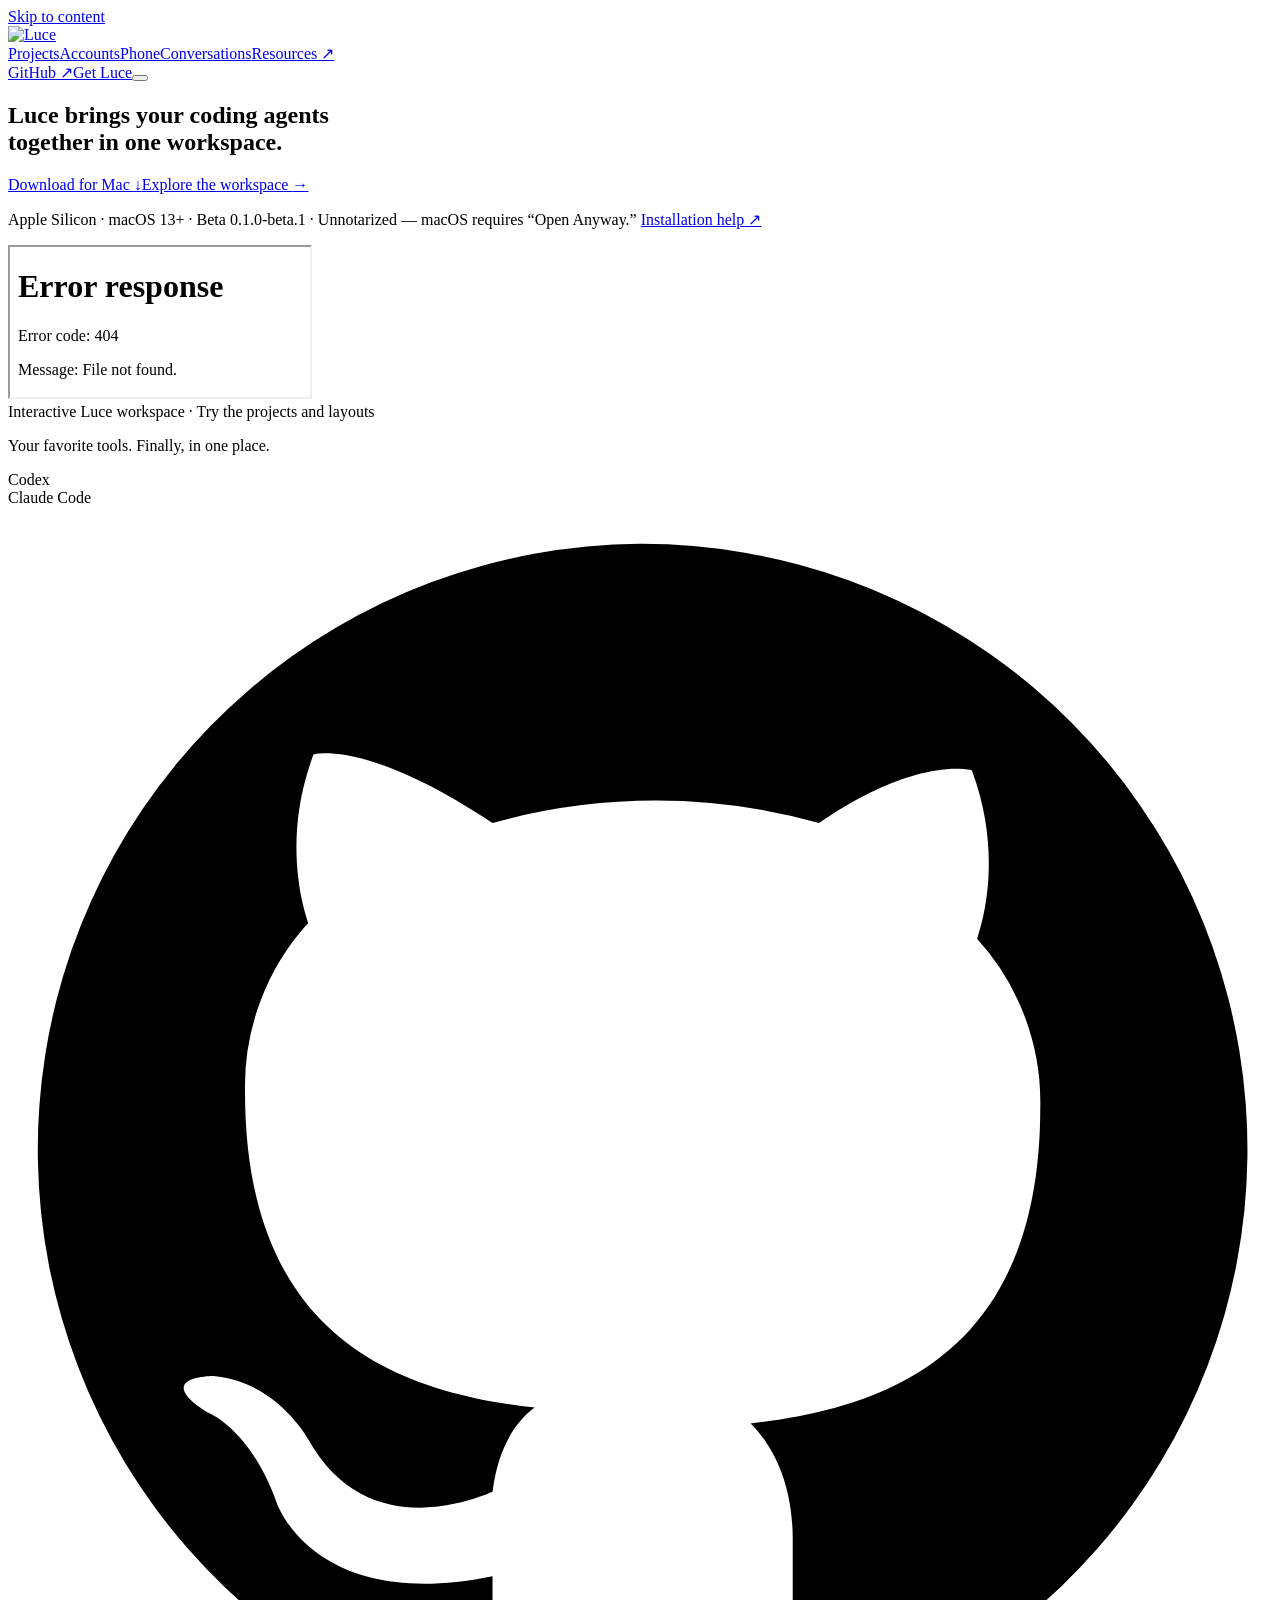
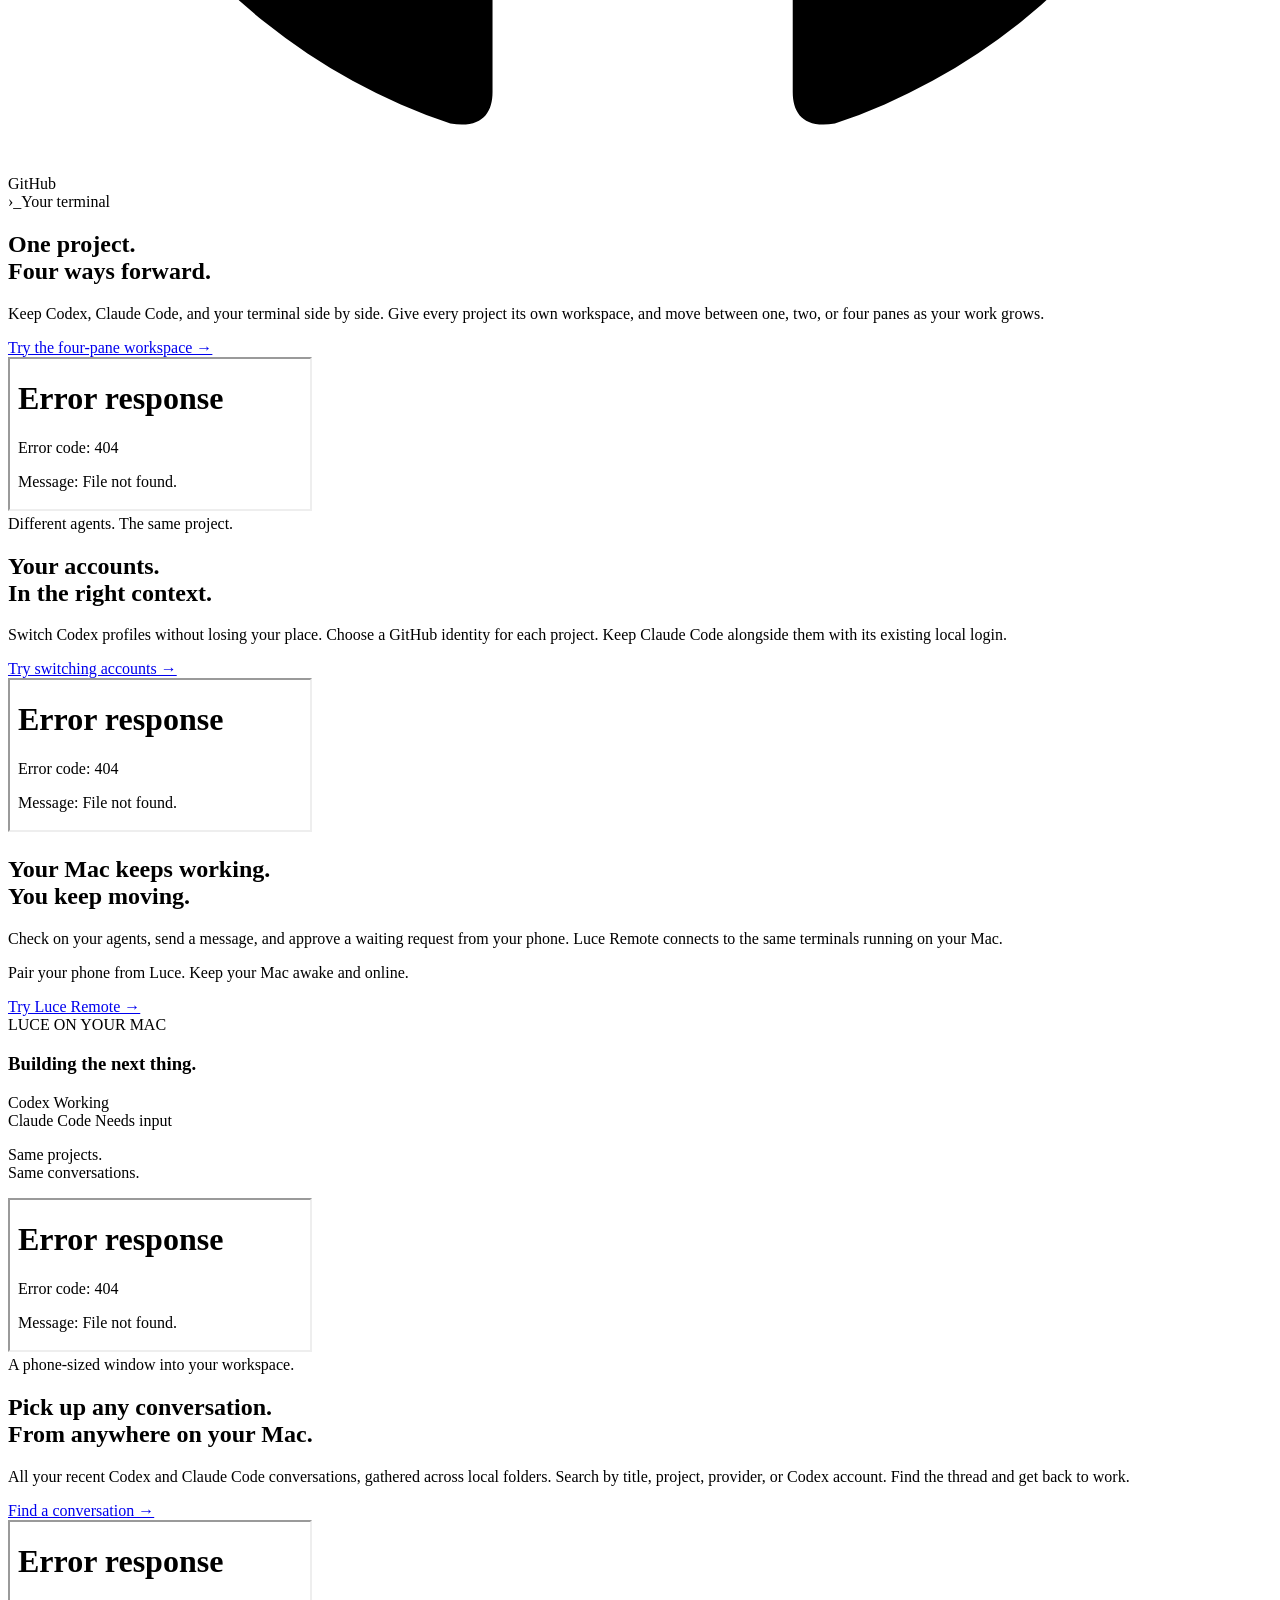
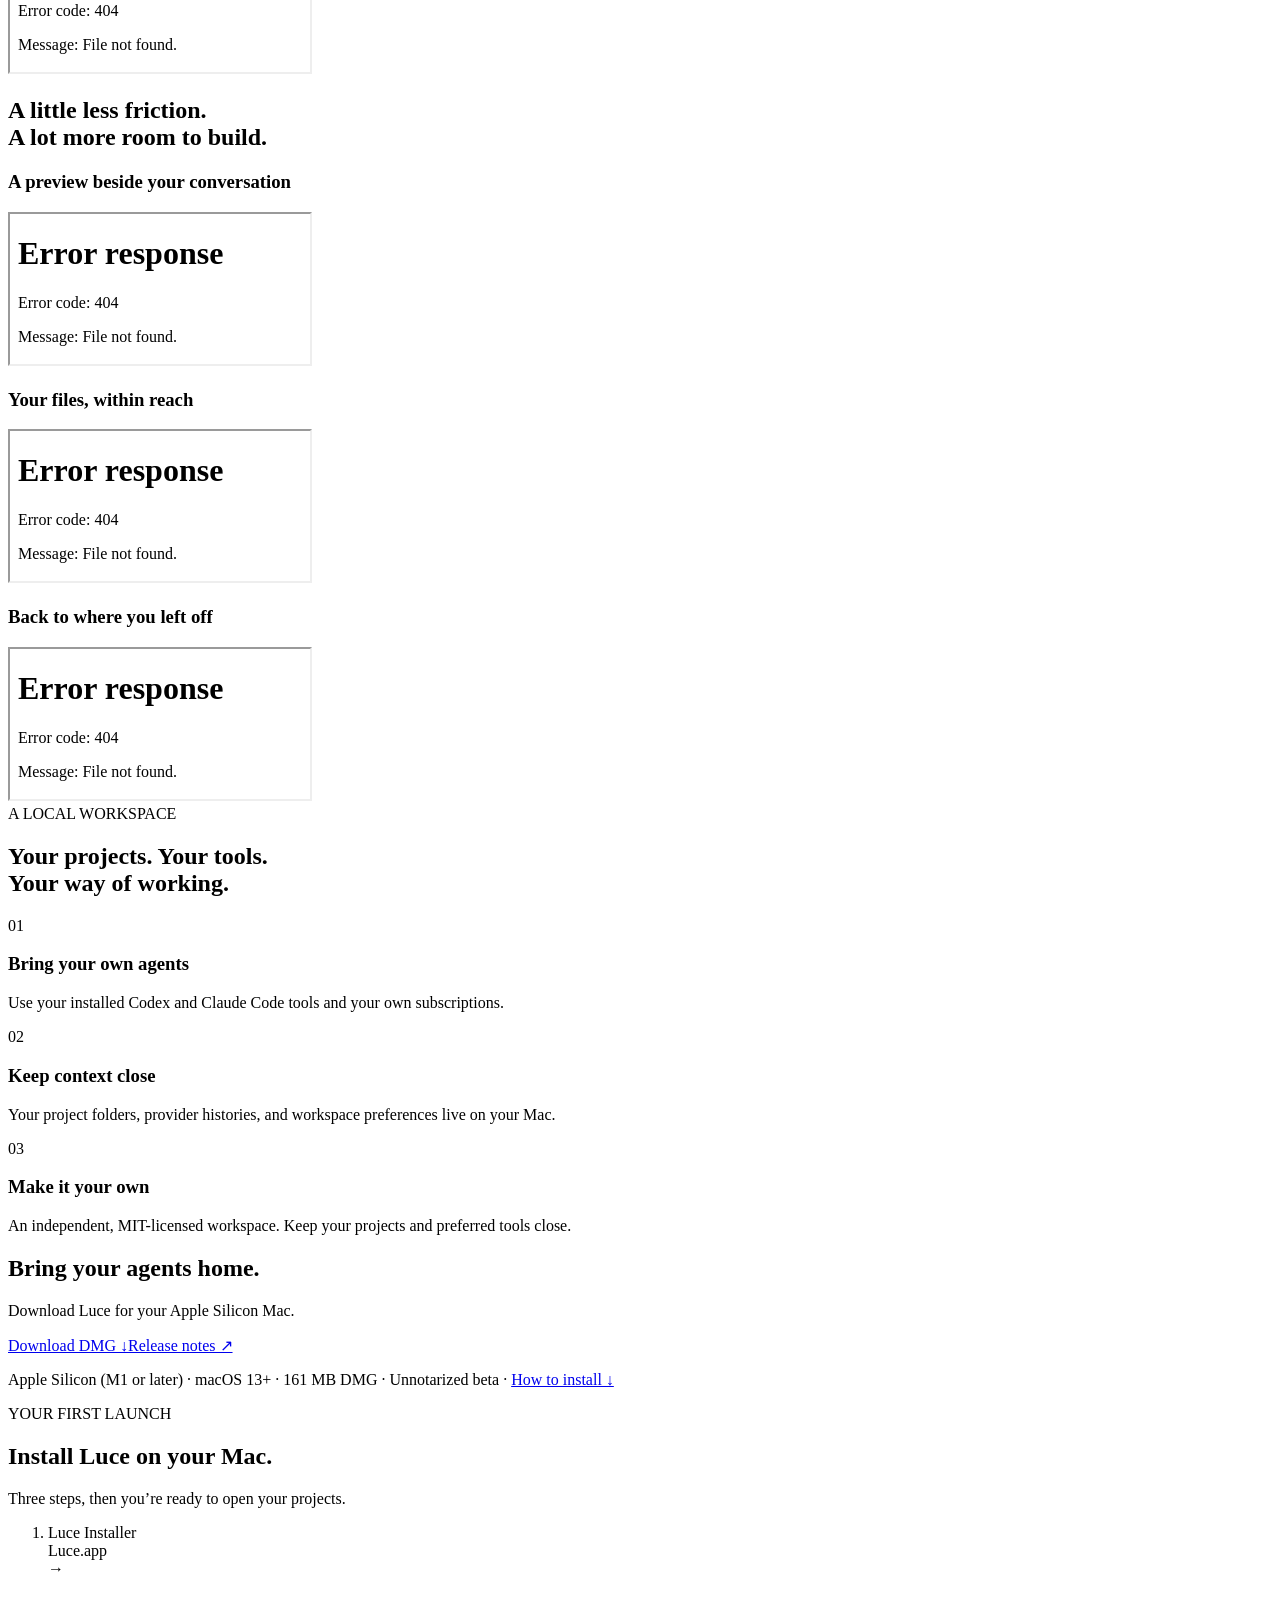
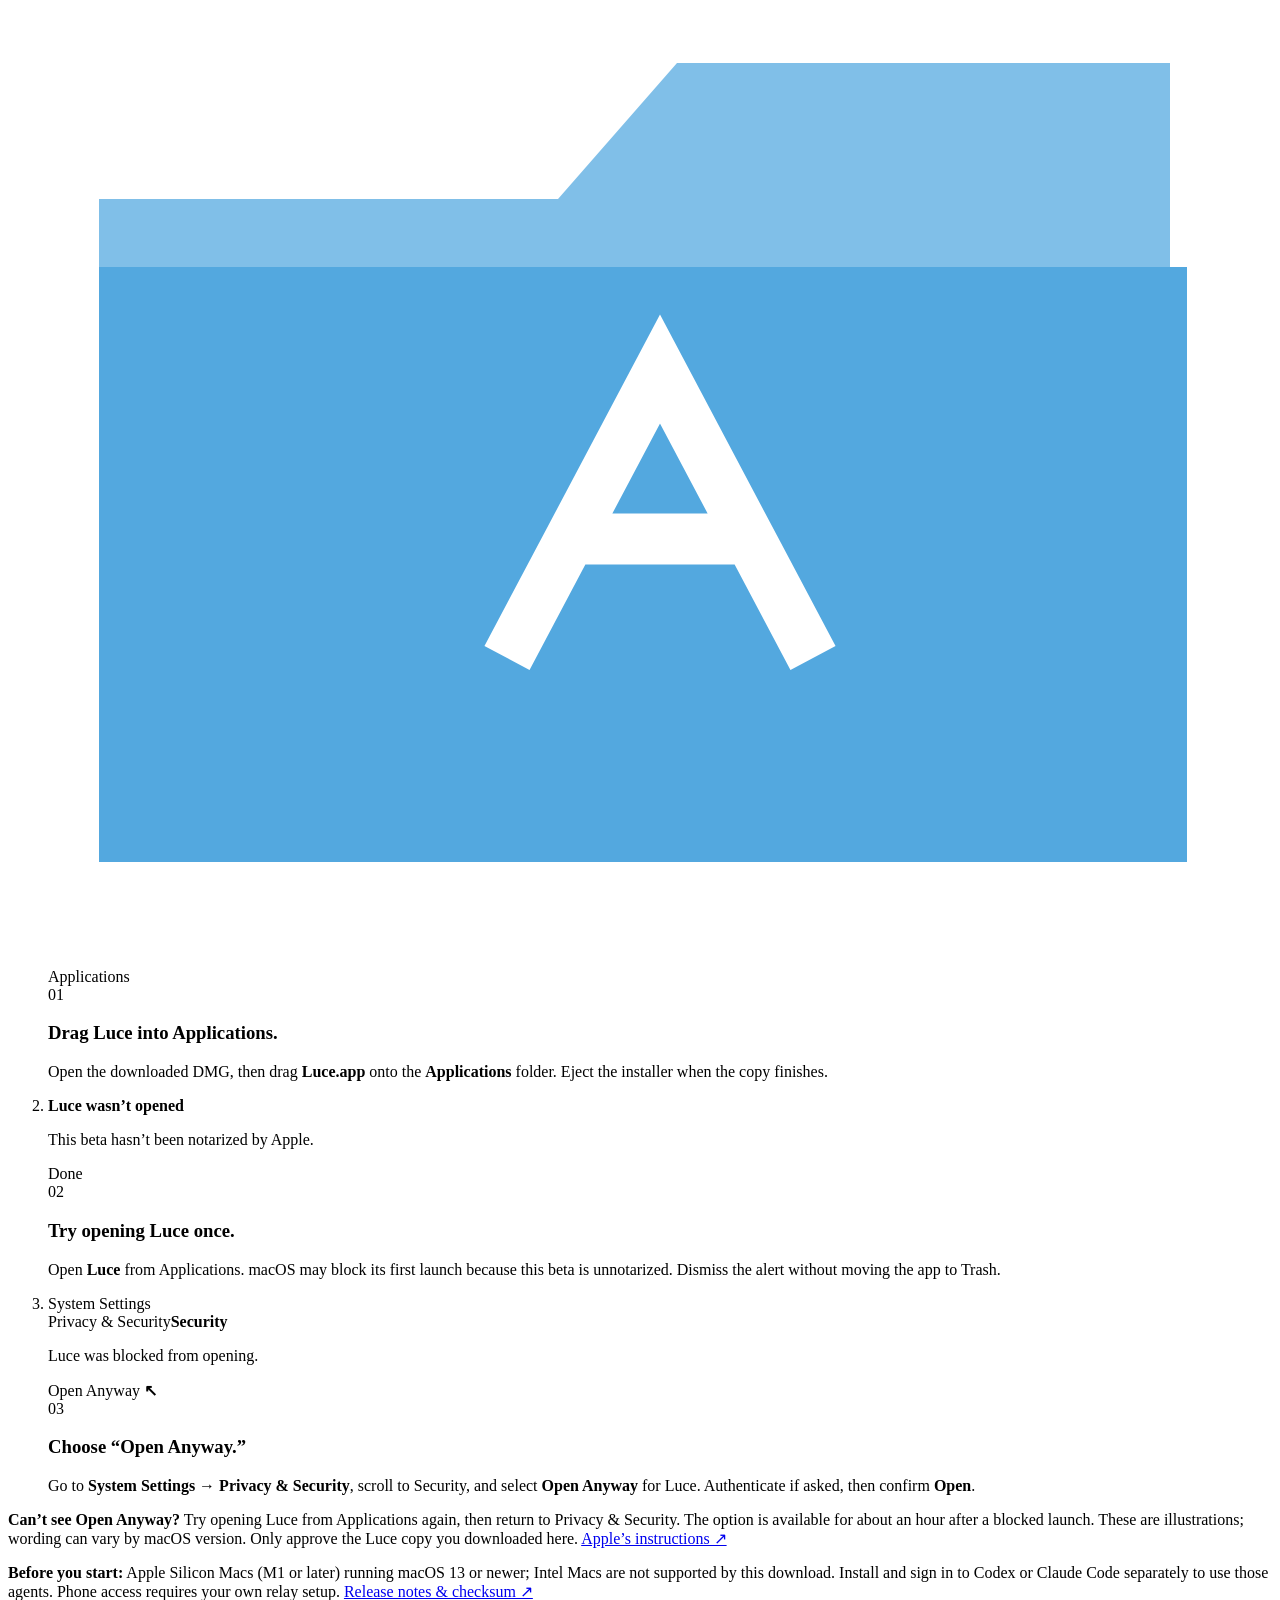
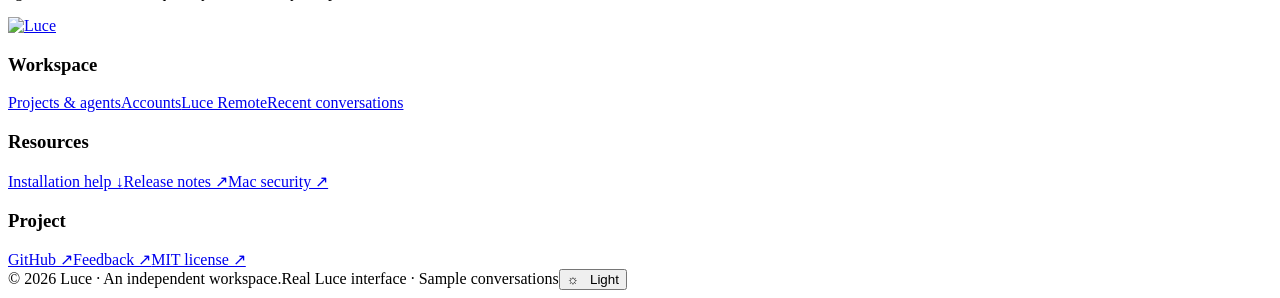
==== commit 98c4b927: "docs: clarify installation help link" ====
--- a/index.html
+++ b/index.html
@@ -24,6 +24,6 @@
  <div class="install-notes"><p><strong>Can’t see Open Anyway?</strong> Try opening Luce from Applications again, then return to Privacy &amp; Security. The option is available for about an hour after a blocked launch. These are illustrations; wording can vary by macOS version. Only approve the Luce copy you downloaded here. <a href="https://support.apple.com/en-us/102445" target="_blank" rel="noopener">Apple’s instructions ↗</a></p><p><strong>Before you start:</strong> Apple Silicon Macs (M1 or later) running macOS 13 or newer; Intel Macs are not supported by this download. Install and sign in to Codex or Claude Code separately to use those agents. Phone access requires your own relay setup. <a href="https://github.com/federicopoi/luce/releases/tag/v0.1.0-beta.1" target="_blank" rel="noopener">Release notes &amp; checksum ↗</a></p></div>
 </section>
 </main>
-<footer><div class="container"><div class="footer-top"><a aria-label="Luce home" class="brand" href="/luce/"><img alt="Luce" src="/luce/assets/luce-wordmark.svg"/></a><div><h3>Workspace</h3><a href="#projects">Projects &amp; agents</a><a href="#accounts">Accounts</a><a href="#remote">Luce Remote</a><a href="#conversations">Recent conversations</a></div><div><h3>Resources</h3><a href="https://github.com/federicopoi/luce/releases/tag/v0.1.0-beta.1" rel="noopener" target="_blank">Documentation ↗</a><a href="https://github.com/federicopoi/luce/releases/tag/v0.1.0-beta.1" rel="noopener" target="_blank">Release notes ↗</a><a href="https://support.apple.com/en-us/102445" rel="noopener" target="_blank">Mac security ↗</a></div><div><h3>Project</h3><a href="https://github.com/federicopoi/luce" rel="noopener" target="_blank">GitHub ↗</a><a href="https://github.com/federicopoi/luce/issues" rel="noopener" target="_blank">Feedback ↗</a><a href="/luce/native/LICENSE" rel="noopener" target="_blank">MIT license ↗</a></div></div><div class="footer-bottom"><span>© 2026 Luce · An independent workspace.</span><span class="footer-preview">Real Luce interface · Sample conversations</span><button aria-label="Switch to dark theme" aria-pressed="false" id="theme-toggle">☼   Light</button></div></div></footer>
+<footer><div class="container"><div class="footer-top"><a aria-label="Luce home" class="brand" href="/luce/"><img alt="Luce" src="/luce/assets/luce-wordmark.svg"/></a><div><h3>Workspace</h3><a href="#projects">Projects &amp; agents</a><a href="#accounts">Accounts</a><a href="#remote">Luce Remote</a><a href="#conversations">Recent conversations</a></div><div><h3>Resources</h3><a href="#install-guide">Installation help ↓</a><a href="https://github.com/federicopoi/luce/releases/tag/v0.1.0-beta.1" rel="noopener" target="_blank">Release notes ↗</a><a href="https://support.apple.com/en-us/102445" rel="noopener" target="_blank">Mac security ↗</a></div><div><h3>Project</h3><a href="https://github.com/federicopoi/luce" rel="noopener" target="_blank">GitHub ↗</a><a href="https://github.com/federicopoi/luce/issues" rel="noopener" target="_blank">Feedback ↗</a><a href="/luce/native/LICENSE" rel="noopener" target="_blank">MIT license ↗</a></div></div><div class="footer-bottom"><span>© 2026 Luce · An independent workspace.</span><span class="footer-preview">Real Luce interface · Sample conversations</span><button aria-label="Switch to dark theme" aria-pressed="false" id="theme-toggle">☼   Light</button></div></div></footer>
 <dialog aria-labelledby="modal-title" id="demo-modal"><div class="modal-heading"><h2 id="modal-title"></h2><button aria-label="Close dialog" id="modal-close">×</button></div><div id="modal-body"></div></dialog><div aria-live="polite" hidden="" id="site-toast" role="status"></div>
 </body></html>
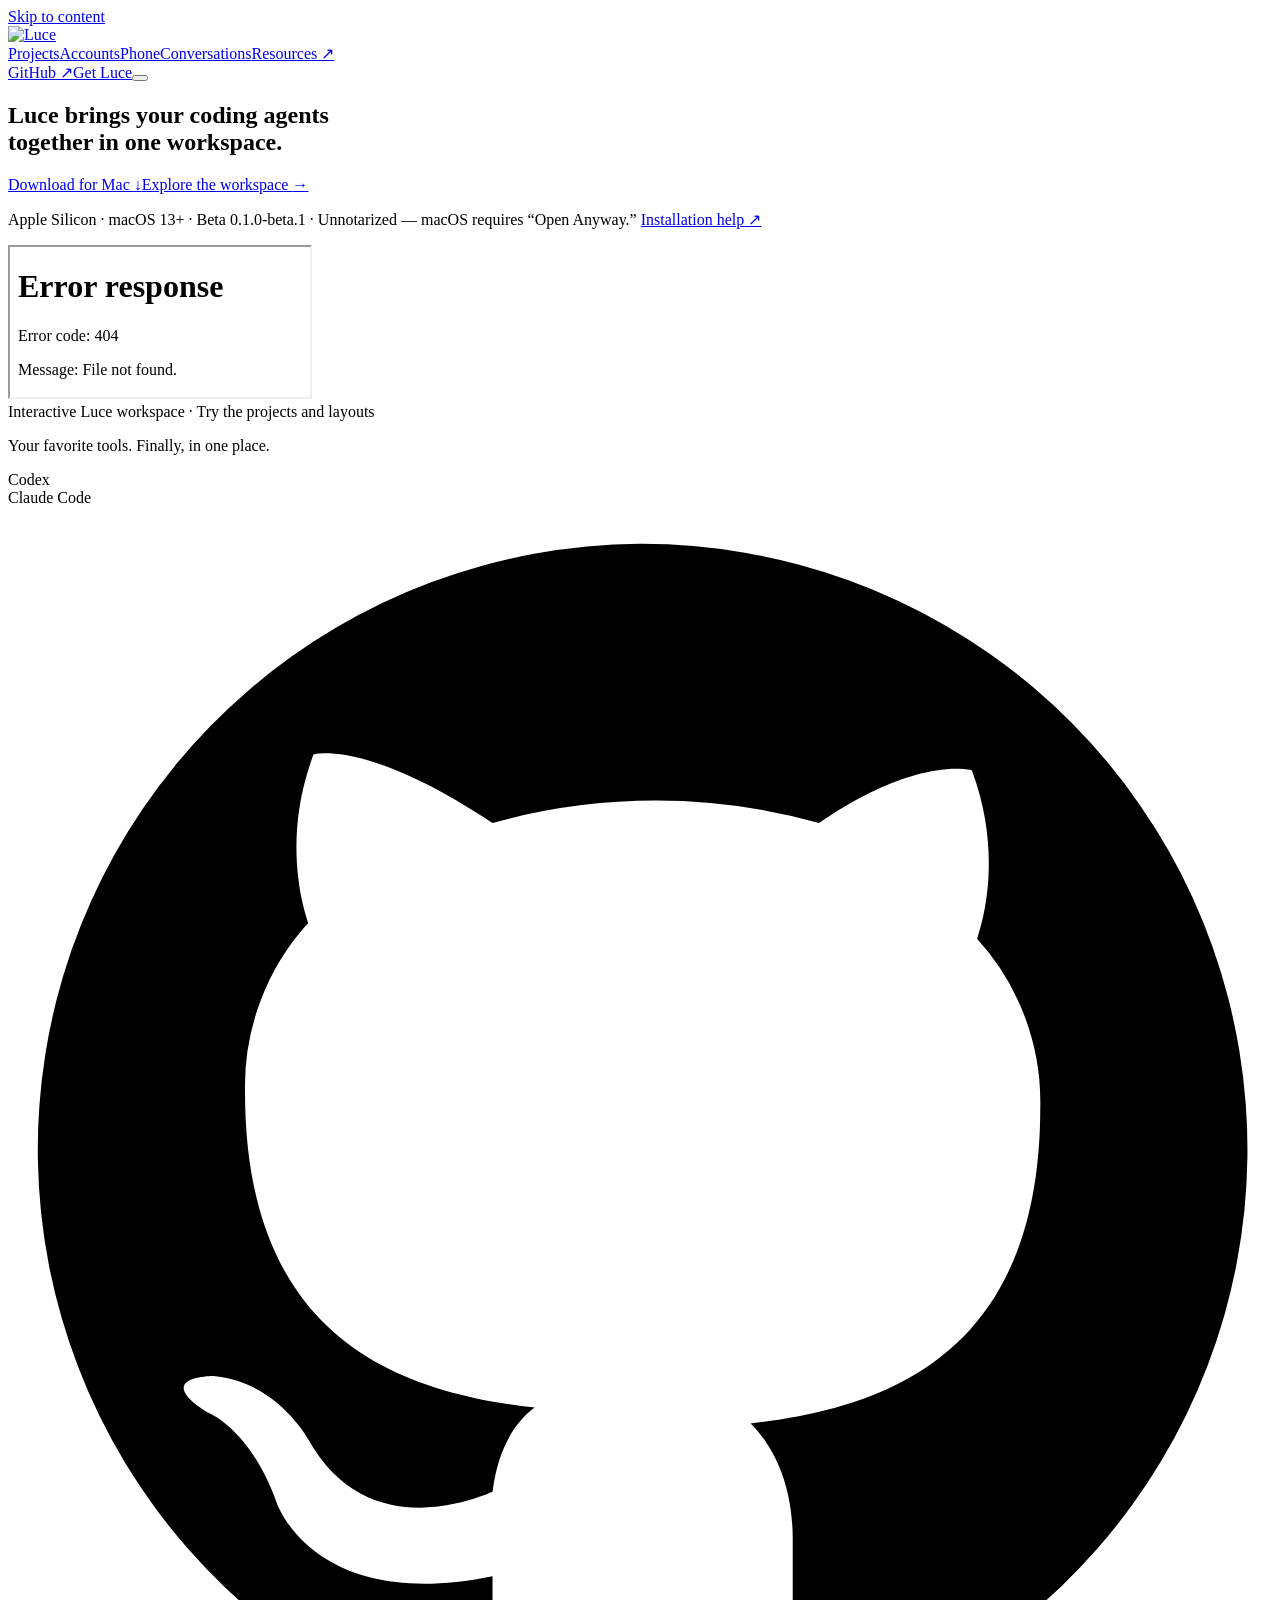
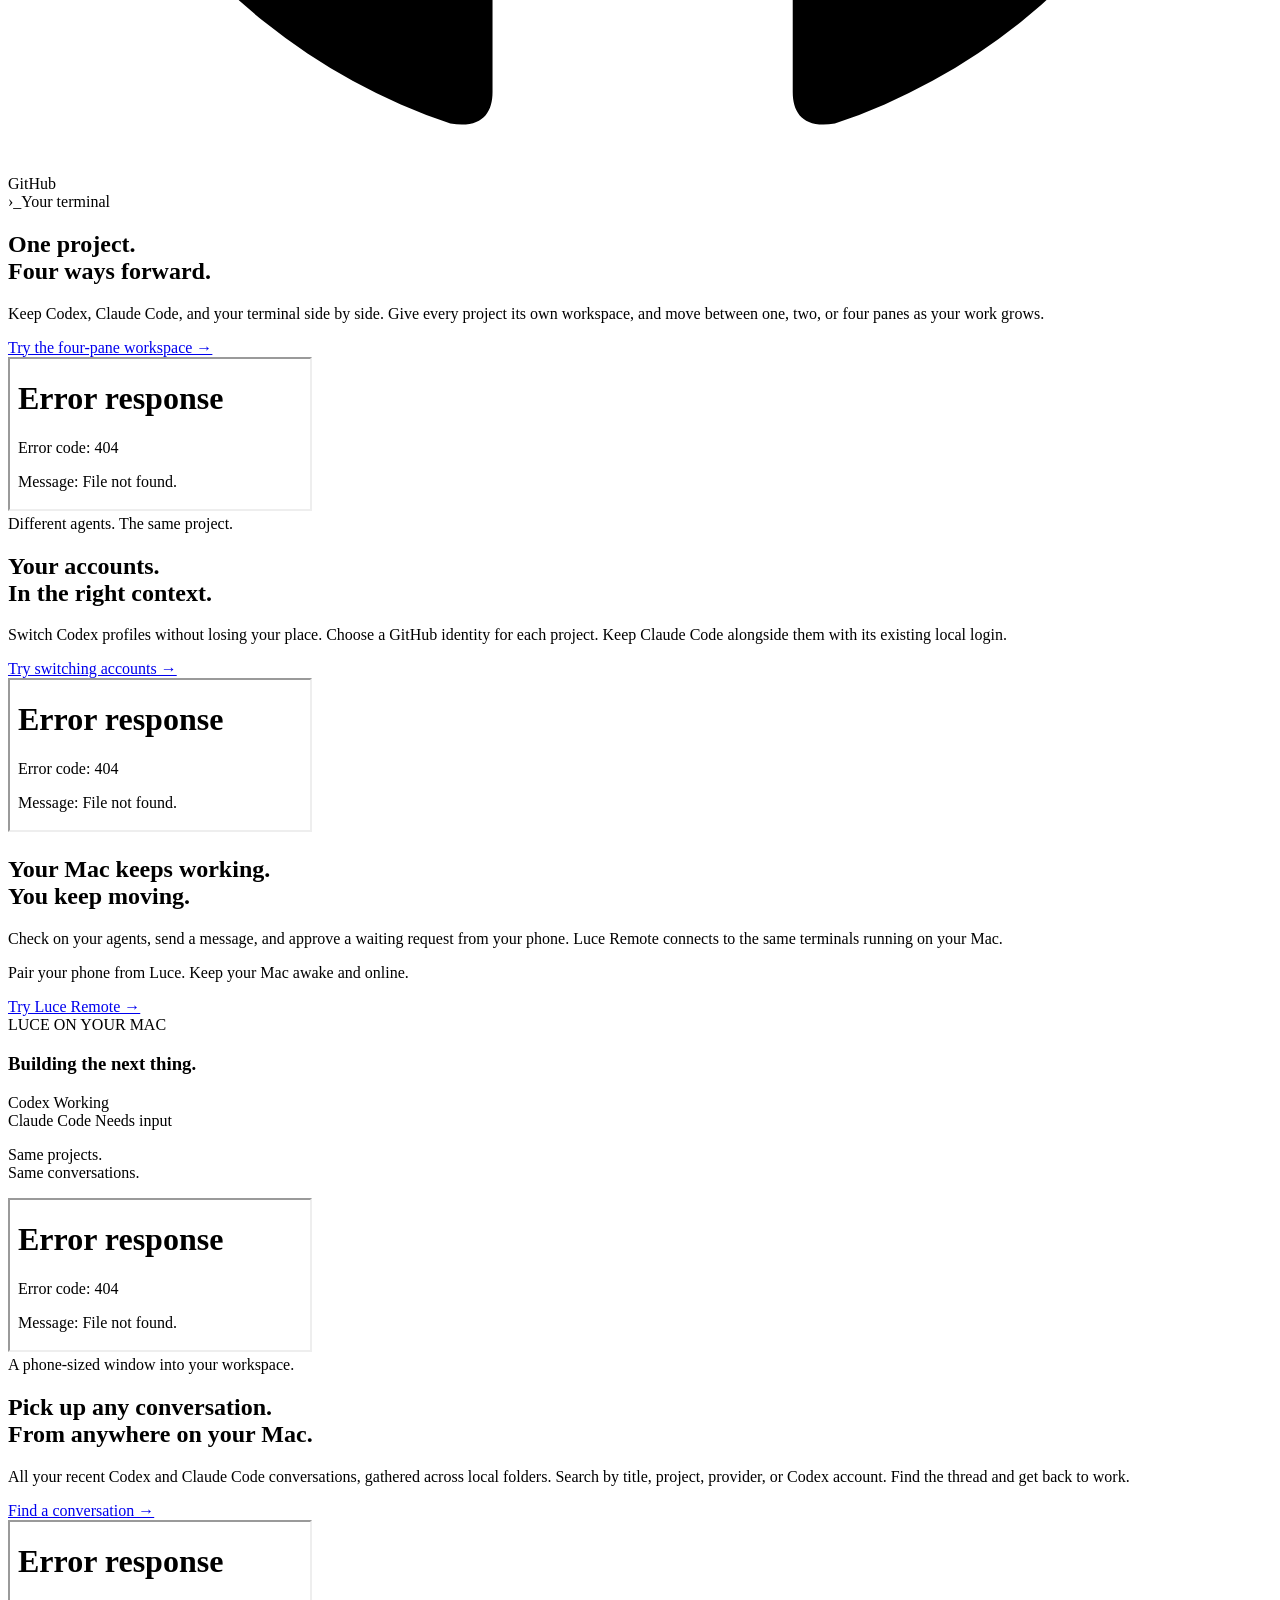
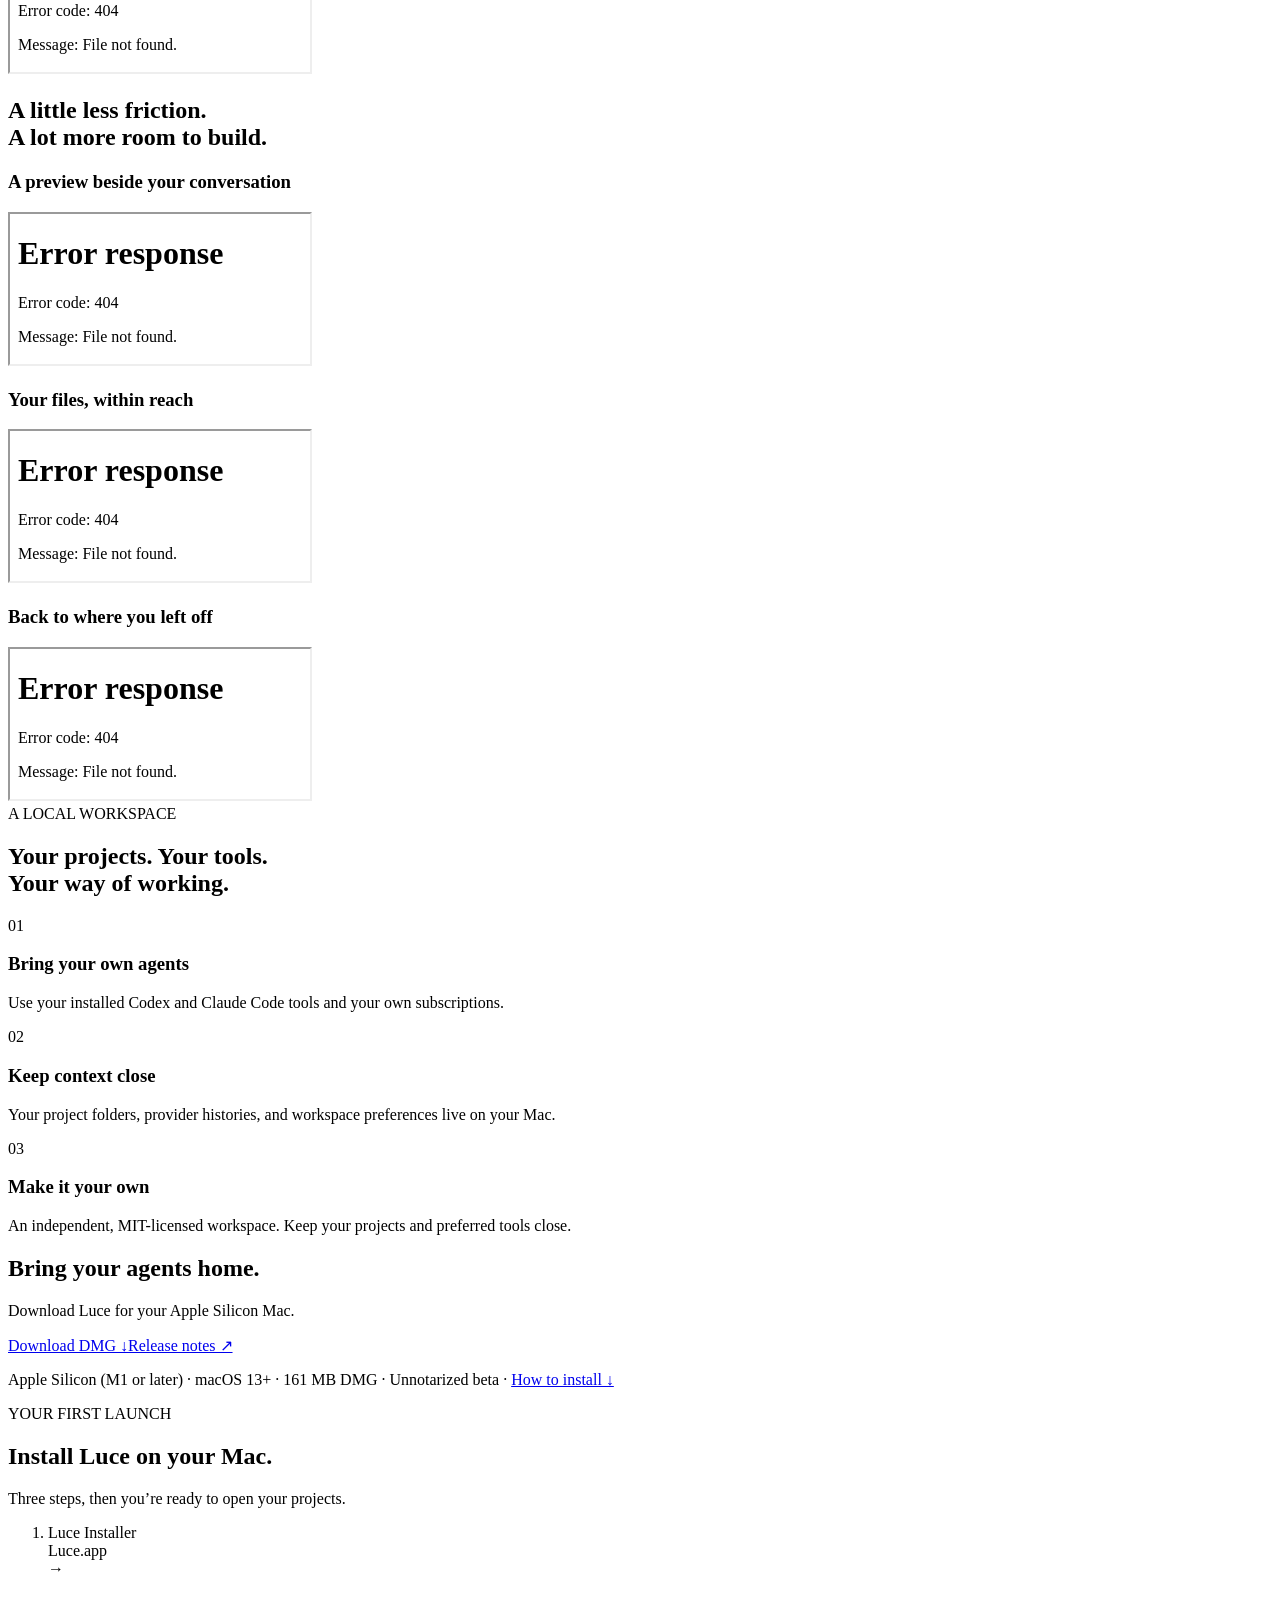
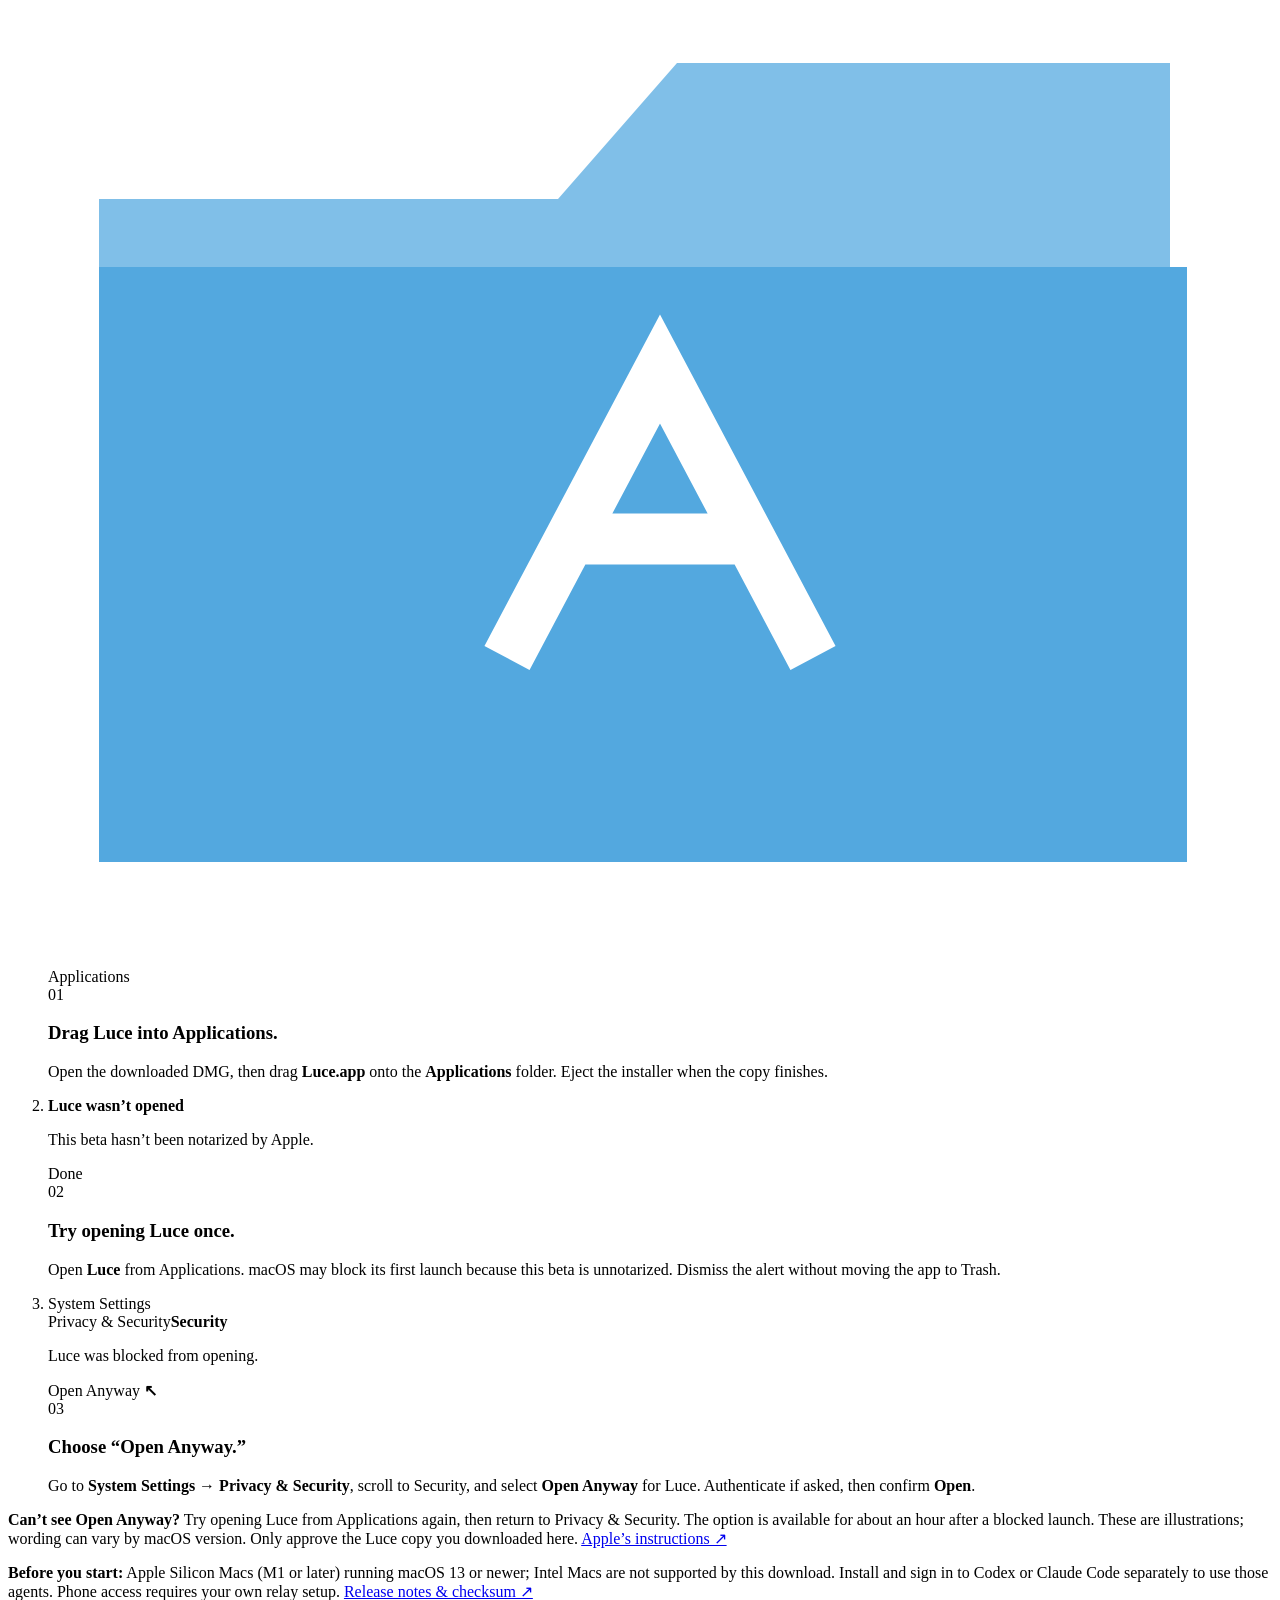
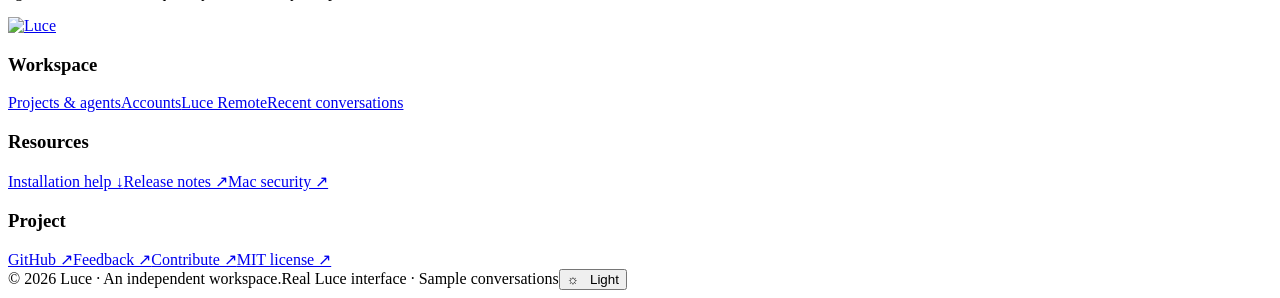
==== commit 4335c0a5: "fix: link landing to open-source IDE" ====
--- a/index.html
+++ b/index.html
@@ -1,8 +1,8 @@
 <!DOCTYPE html>
 
-<html lang="en"><head><meta charset="utf-8"/><meta content="width=device-width,initial-scale=1" name="viewport"/><meta content="Luce brings your projects, Codex and Claude Code conversations, accounts, and phone access into one local Mac workspace." name="description"/><meta content="#f8f7f2" name="theme-color"/><title>Luce — Your agents. One workspace.</title><link href="/luce/assets/luce-mark.svg" rel="icon" type="image/svg+xml"/><link href="/luce/styles.css" rel="stylesheet"/><script defer="" src="/luce/app.js"></script><link href="/luce/native-layout.css" rel="stylesheet"/><link href="/luce/workflow.css" rel="stylesheet"/><link href="/luce/brand.css" rel="stylesheet"/></head>
+<html lang="en"><head><meta charset="utf-8"/><meta content="width=device-width,initial-scale=1" name="viewport"/><meta content="Luce brings your projects, Codex and Claude Code conversations, accounts, and phone access into one local Mac workspace." name="description"/><meta content="#f8f7f2" name="theme-color"/><title>Luce — Your agents. One workspace.</title><link href="/luce/assets/luce-mark.svg" rel="icon" type="image/svg+xml"/><link href="/luce/styles.css" rel="stylesheet"/><script defer="" src="/luce/app.js?v=0.1.0-beta.1"></script><link href="/luce/native-layout.css" rel="stylesheet"/><link href="/luce/workflow.css" rel="stylesheet"/><link href="/luce/brand.css?v=0.1.0-beta.1" rel="stylesheet"/></head>
 <body><a class="skip" href="#main">Skip to content</a>
-<header class="site-header"><div class="nav-wrap"><a aria-label="Luce home" class="brand" href="/luce/"><img alt="Luce" src="/luce/assets/luce-wordmark.svg"/></a><nav aria-label="Main navigation" id="site-nav"><a href="#projects">Projects</a><a href="#accounts">Accounts</a><a href="#remote">Phone</a><a href="#conversations">Conversations</a><a href="https://github.com/federicopoi/luce/releases/tag/v0.1.0-beta.1" rel="noopener" target="_blank">Resources ↗</a></nav><div class="nav-actions"><a class="github-link" href="https://github.com/federicopoi/luce" rel="noopener" target="_blank">GitHub ↗</a><a class="pill small primary" href="#get-started">Get Luce</a><button aria-controls="site-nav" aria-expanded="false" aria-label="Open navigation" class="menu-toggle"><span></span><span></span></button></div></div></header>
+<header class="site-header"><div class="nav-wrap"><a aria-label="Luce home" class="brand" href="/luce/"><img alt="Luce" src="/luce/assets/luce-wordmark.svg"/></a><nav aria-label="Main navigation" id="site-nav"><a href="#projects">Projects</a><a href="#accounts">Accounts</a><a href="#remote">Phone</a><a href="#conversations">Conversations</a><a href="https://github.com/federicopoi/luce/releases/tag/v0.1.0-beta.1" rel="noopener" target="_blank">Resources ↗</a></nav><div class="nav-actions"><a class="github-link" href="https://github.com/federicopoi/luce-ide" rel="noopener" target="_blank">GitHub ↗</a><a class="pill small primary" href="#get-started">Get Luce</a><button aria-controls="site-nav" aria-expanded="false" aria-label="Open navigation" class="menu-toggle"><span></span><span></span></button></div></div></header>
 <main id="main">
 <section class="hero container"><h1>Luce brings your coding agents<br/>together in one workspace.</h1><div class="hero-actions"><a class="pill primary" data-download href="https://github.com/federicopoi/luce/releases/download/v0.1.0-beta.1/Luce-0.1.0-beta.1-mac-arm64.dmg">Download for Mac <span>↓</span></a><a class="pill secondary" href="#projects">Explore the workspace <span>→</span></a></div><p class="download-note">Apple Silicon · macOS 13+ · Beta 0.1.0-beta.1 · Unnotarized — macOS requires “Open Anyway.” <a href="#install-guide">Installation help ↗</a></p><div class="hero-stage scenic"><div class="native-demo" data-scene="workspace"><iframe loading="eager" sandbox="allow-scripts allow-same-origin" src="/luce/native/desktop/index.html?scene=workspace" title="Interactive Luce workspace"></iframe></div><div class="demo-note">Interactive Luce workspace · Try the projects and layouts</div></div></section>
 <section class="provider-strip container"><p>Your favorite tools. Finally, in one place.</p><div class="provider-list"><div><img alt="" src="/luce/assets/providers/codex.svg"/>Codex</div><div><img alt="" src="/luce/assets/providers/claude.svg"/>Claude Code</div><div><svg aria-hidden="true" viewbox="0 0 24 24"><path d="M12 .7a11.5 11.5 0 0 0-3.6 22.4c.6.1.8-.2.8-.6v-2.2c-3.4.7-4.1-1.4-4.1-1.4-.5-1.4-1.3-1.7-1.3-1.7-1.1-.7.1-.7.1-.7 1.2.1 1.8 1.2 1.8 1.2 1 1.8 2.8 1.3 3.5 1 .1-.8.4-1.3.8-1.6-2.7-.3-5.5-1.4-5.5-6a4.6 4.6 0 0 1 1.2-3.2c-.1-.3-.5-1.6.1-3.2 0 0 1-.3 3.4 1.3a11.5 11.5 0 0 1 6.2 0C17.3 4.7 18.3 5 18.3 5c.6 1.6.2 2.9.1 3.2a4.6 4.6 0 0 1 1.2 3.2c0 4.6-2.8 5.7-5.5 6 .4.4.8 1.1.8 2.2v2.9c0 .4.2.7.8.6A11.5 11.5 0 0 0 12 .7Z" fill="currentColor"></path></svg>GitHub</div><div class="terminal-word"><span>›_</span>Your terminal</div></div></section>
@@ -24,6 +24,6 @@
  <div class="install-notes"><p><strong>Can’t see Open Anyway?</strong> Try opening Luce from Applications again, then return to Privacy &amp; Security. The option is available for about an hour after a blocked launch. These are illustrations; wording can vary by macOS version. Only approve the Luce copy you downloaded here. <a href="https://support.apple.com/en-us/102445" target="_blank" rel="noopener">Apple’s instructions ↗</a></p><p><strong>Before you start:</strong> Apple Silicon Macs (M1 or later) running macOS 13 or newer; Intel Macs are not supported by this download. Install and sign in to Codex or Claude Code separately to use those agents. Phone access requires your own relay setup. <a href="https://github.com/federicopoi/luce/releases/tag/v0.1.0-beta.1" target="_blank" rel="noopener">Release notes &amp; checksum ↗</a></p></div>
 </section>
 </main>
-<footer><div class="container"><div class="footer-top"><a aria-label="Luce home" class="brand" href="/luce/"><img alt="Luce" src="/luce/assets/luce-wordmark.svg"/></a><div><h3>Workspace</h3><a href="#projects">Projects &amp; agents</a><a href="#accounts">Accounts</a><a href="#remote">Luce Remote</a><a href="#conversations">Recent conversations</a></div><div><h3>Resources</h3><a href="#install-guide">Installation help ↓</a><a href="https://github.com/federicopoi/luce/releases/tag/v0.1.0-beta.1" rel="noopener" target="_blank">Release notes ↗</a><a href="https://support.apple.com/en-us/102445" rel="noopener" target="_blank">Mac security ↗</a></div><div><h3>Project</h3><a href="https://github.com/federicopoi/luce" rel="noopener" target="_blank">GitHub ↗</a><a href="https://github.com/federicopoi/luce/issues" rel="noopener" target="_blank">Feedback ↗</a><a href="/luce/native/LICENSE" rel="noopener" target="_blank">MIT license ↗</a></div></div><div class="footer-bottom"><span>© 2026 Luce · An independent workspace.</span><span class="footer-preview">Real Luce interface · Sample conversations</span><button aria-label="Switch to dark theme" aria-pressed="false" id="theme-toggle">☼   Light</button></div></div></footer>
+<footer><div class="container"><div class="footer-top"><a aria-label="Luce home" class="brand" href="/luce/"><img alt="Luce" src="/luce/assets/luce-wordmark.svg"/></a><div><h3>Workspace</h3><a href="#projects">Projects &amp; agents</a><a href="#accounts">Accounts</a><a href="#remote">Luce Remote</a><a href="#conversations">Recent conversations</a></div><div><h3>Resources</h3><a href="#install-guide">Installation help ↓</a><a href="https://github.com/federicopoi/luce/releases/tag/v0.1.0-beta.1" rel="noopener" target="_blank">Release notes ↗</a><a href="https://support.apple.com/en-us/102445" rel="noopener" target="_blank">Mac security ↗</a></div><div><h3>Project</h3><a href="https://github.com/federicopoi/luce-ide" rel="noopener" target="_blank">GitHub ↗</a><a href="https://github.com/federicopoi/luce-ide/issues" rel="noopener" target="_blank">Feedback ↗</a><a href="https://github.com/federicopoi/luce-ide/blob/main/CONTRIBUTING.md" rel="noopener" target="_blank">Contribute ↗</a><a href="/luce/native/LICENSE" rel="noopener" target="_blank">MIT license ↗</a></div></div><div class="footer-bottom"><span>© 2026 Luce · An independent workspace.</span><span class="footer-preview">Real Luce interface · Sample conversations</span><button aria-label="Switch to dark theme" aria-pressed="false" id="theme-toggle">☼   Light</button></div></div></footer>
 <dialog aria-labelledby="modal-title" id="demo-modal"><div class="modal-heading"><h2 id="modal-title"></h2><button aria-label="Close dialog" id="modal-close">×</button></div><div id="modal-body"></div></dialog><div aria-live="polite" hidden="" id="site-toast" role="status"></div>
 </body></html>
